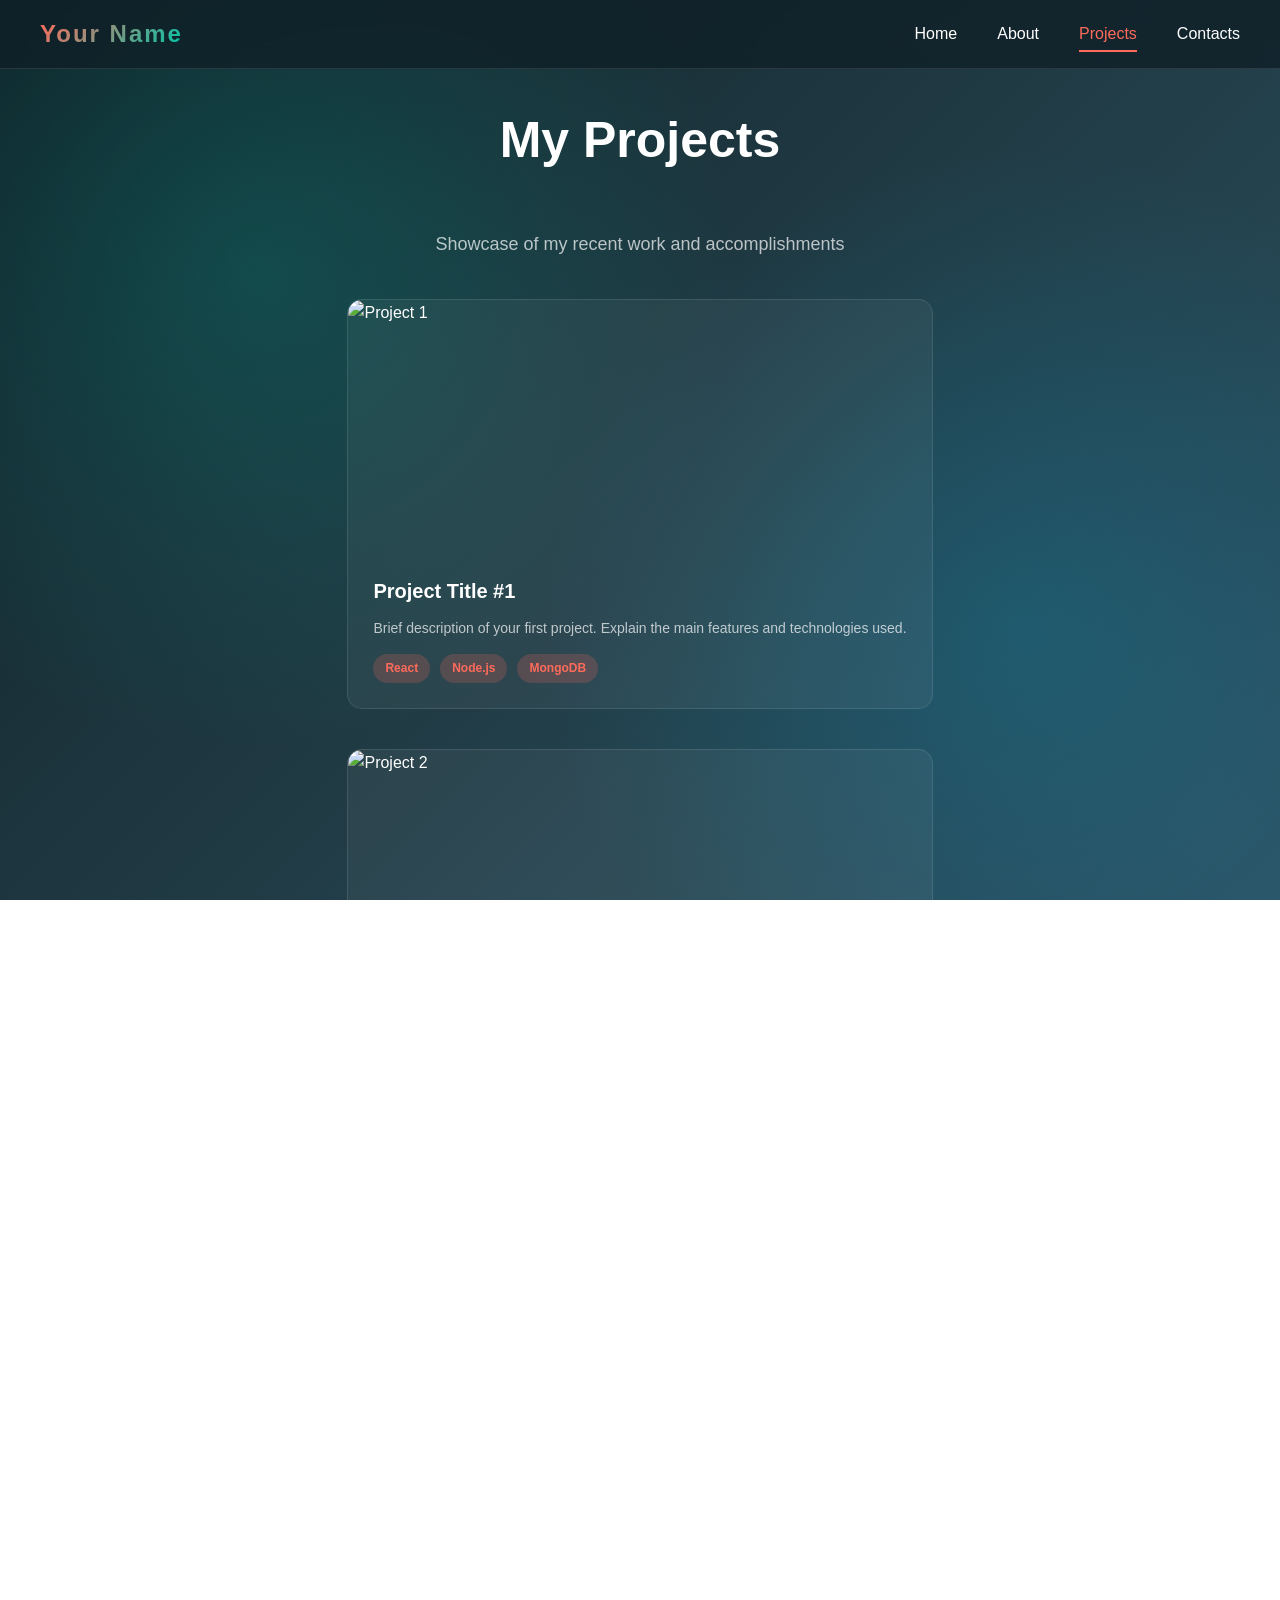
==== projects.html @ 584b6300 "Update hero section and skills styling: shorter hero, full-width skills band with gradient and borde" ====
<!DOCTYPE html>
<html lang="vi">

<head>
    <meta charset="UTF-8">
    <meta name="viewport" content="width=device-width, initial-scale=1.0">
    <title>Projects - Software Developer</title>
    <link rel="stylesheet" href="style.css">
    <link rel="stylesheet" href="https://cdnjs.cloudflare.com/ajax/libs/font-awesome/6.4.0/css/all.min.css">
</head>

<body>
    <!-- Navigation Bar -->
    <nav class="navbar">
        <div class="nav-container">
            <div class="nav-logo">
                <span class="logo-text">Your Name</span>
            </div>

            <div class="nav-menu">
                <a href="index.html" class="nav-link">Home</a>
                <a href="index.html#about" class="nav-link">About</a>
                <a href="projects.html" class="nav-link active">Projects</a>
                <a href="index.html#contact" class="nav-link">Contacts</a>
            </div>

            <div class="hamburger" id="hamburger">
                <span></span>
                <span></span>
                <span></span>
            </div>
        </div>
    </nav>

    <!-- Projects Section -->
    <section class="projects-page">
        <h2 class="section-title">My Projects</h2>
        <p class="section-subtitle">Showcase of my recent work and accomplishments</p>

        <div class="projects-grid">
            <!-- Project 1 -->
            <div class="project-card">
                <div class="project-image">
                    <img src="https://via.placeholder.com/400x250/1a1a1a/ff6b5b?text=Project+1" alt="Project 1">
                    <div class="project-overlay">
                        <a href="#" class="project-link" target="_blank" title="View GitHub">
                            <i class="fab fa-github"></i> GitHub
                        </a>
                        <a href="#" class="project-link" title="View Live Demo">
                            <i class="fas fa-external-link-alt"></i> Live
                        </a>
                    </div>
                </div>
                <div class="project-info">
                    <h3>Project Title #1</h3>
                    <p>Brief description of your first project. Explain the main features and technologies used.</p>
                    <div class="project-tech">
                        <span class="tech-tag">React</span>
                        <span class="tech-tag">Node.js</span>
                        <span class="tech-tag">MongoDB</span>
                    </div>
                </div>
            </div>

            <!-- Project 2 -->
            <div class="project-card">
                <div class="project-image">
                    <img src="https://via.placeholder.com/400x250/1a1a1a/00c4a7?text=Project+2" alt="Project 2">
                    <div class="project-overlay">
                        <a href="#" class="project-link" target="_blank" title="View GitHub">
                            <i class="fab fa-github"></i> GitHub
                        </a>
                        <a href="#" class="project-link" title="View Live Demo">
                            <i class="fas fa-external-link-alt"></i> Live
                        </a>
                    </div>
                </div>
                <div class="project-info">
                    <h3>Project Title #2</h3>
                    <p>Description of your second project. Share what problem it solves and key features.</p>
                    <div class="project-tech">
                        <span class="tech-tag">Vue.js</span>
                        <span class="tech-tag">Firebase</span>
                        <span class="tech-tag">Tailwind</span>
                    </div>
                </div>
            </div>

            <!-- Project 3 -->
            <div class="project-card">
                <div class="project-image">
                    <img src="https://via.placeholder.com/400x250/1a1a1a/06a6d6?text=Project+3" alt="Project 3">
                    <div class="project-overlay">
                        <a href="#" class="project-link" target="_blank" title="View GitHub">
                            <i class="fab fa-github"></i> GitHub
                        </a>
                        <a href="#" class="project-link" title="View Live Demo">
                            <i class="fas fa-external-link-alt"></i> Live
                        </a>
                    </div>
                </div>
                <div class="project-info">
                    <h3>Project Title #3</h3>
                    <p>Details about your third project. Include challenges faced and solutions implemented.</p>
                    <div class="project-tech">
                        <span class="tech-tag">JavaScript</span>
                        <span class="tech-tag">Python</span>
                        <span class="tech-tag">PostgreSQL</span>
                    </div>
                </div>
            </div>

            <!-- Project 4 -->
            <div class="project-card">
                <div class="project-image">
                    <img src="https://via.placeholder.com/400x250/1a1a1a/2c5364?text=Project+4" alt="Project 4">
                    <div class="project-overlay">
                        <a href="#" class="project-link" target="_blank" title="View GitHub">
                            <i class="fab fa-github"></i> GitHub
                        </a>
                        <a href="#" class="project-link" title="View Live Demo">
                            <i class="fas fa-external-link-alt"></i> Live
                        </a>
                    </div>
                </div>
                <div class="project-info">
                    <h3>Project Title #4</h3>
                    <p>More information about your fourth project. Describe the impact and results achieved.</p>
                    <div class="project-tech">
                        <span class="tech-tag">Next.js</span>
                        <span class="tech-tag">GraphQL</span>
                        <span class="tech-tag">AWS</span>
                    </div>
                </div>
            </div>

            <!-- Project 5 -->
            <div class="project-card">
                <div class="project-image">
                    <img src="https://via.placeholder.com/400x250/1a1a1a/203a43?text=Project+5" alt="Project 5">
                    <div class="project-overlay">
                        <a href="#" class="project-link" target="_blank" title="View GitHub">
                            <i class="fab fa-github"></i> GitHub
                        </a>
                        <a href="#" class="project-link" title="View Live Demo">
                            <i class="fas fa-external-link-alt"></i> Live
                        </a>
                    </div>
                </div>
                <div class="project-info">
                    <h3>Project Title #5</h3>
                    <p>Tell the story of your fifth project. What was unique about its development process?</p>
                    <div class="project-tech">
                        <span class="tech-tag">TypeScript</span>
                        <span class="tech-tag">Docker</span>
                        <span class="tech-tag">Kubernetes</span>
                    </div>
                </div>
            </div>

            <!-- Project 6 -->
            <div class="project-card">
                <div class="project-image">
                    <img src="https://via.placeholder.com/400x250/1a1a1a/0f2027?text=Project+6" alt="Project 6">
                    <div class="project-overlay">
                        <a href="#" class="project-link" target="_blank" title="View GitHub">
                            <i class="fab fa-github"></i> GitHub
                        </a>
                        <a href="#" class="project-link" title="View Live Demo">
                            <i class="fas fa-external-link-alt"></i> Live
                        </a>
                    </div>
                </div>
                <div class="project-info">
                    <h3>Project Title #6</h3>
                    <p>Details about your sixth project. Showcase your latest and greatest accomplishments.</p>
                    <div class="project-tech">
                        <span class="tech-tag">React Native</span>
                        <span class="tech-tag">Redux</span>
                        <span class="tech-tag">Firebase</span>
                    </div>
                </div>
            </div>
        </div>

        <!-- Demo Videos Section -->
        <div class="demo-section">
            <h2 class="section-title">Video Demos</h2>
            <p class="section-subtitle">Watch me in action - project walkthroughs and feature demonstrations</p>

            <div class="videos-grid">
                <!-- Video 1 -->
                <div class="video-card">
                    <div class="video-wrapper">
                        <iframe width="100%" height="300" src="https://www.youtube.com/embed/dQw4w9WgXcQ"
                            title="YouTube video player" frameborder="0"
                            allow="accelerometer; autoplay; clipboard-write; encrypted-media; gyroscope; picture-in-picture"
                            allowfullscreen>
                        </iframe>
                    </div>
                    <div class="video-info">
                        <h3>Project #1 Demo</h3>
                        <p>Complete walkthrough of features and implementation details</p>
                    </div>
                </div>

                <!-- Video 2 -->
                <div class="video-card">
                    <div class="video-wrapper">
                        <iframe width="100%" height="300" src="https://www.youtube.com/embed/9bZkp7q19f0"
                            title="YouTube video player" frameborder="0"
                            allow="accelerometer; autoplay; clipboard-write; encrypted-media; gyroscope; picture-in-picture"
                            allowfullscreen>
                        </iframe>
                    </div>
                    <div class="video-info">
                        <h3>Project #2 Demo</h3>
                        <p>Technical deep dive into architecture and coding decisions</p>
                    </div>
                </div>

                <!-- Video 3 -->
                <div class="video-card">
                    <div class="video-wrapper">
                        <iframe width="100%" height="300" src="https://www.youtube.com/embed/jNQXAC9IVRw"
                            title="YouTube video player" frameborder="0"
                            allow="accelerometer; autoplay; clipboard-write; encrypted-media; gyroscope; picture-in-picture"
                            allowfullscreen>
                        </iframe>
                    </div>
                    <div class="video-info">
                        <h3>Project #3 Demo</h3>
                        <p>User experience showcase and live demonstration</p>
                    </div>
                </div>
            </div>
        </div>
    </section>

    <!-- Footer -->
    <footer class="footer">
        <p>&copy; 2024 Your Name. All rights reserved.</p>
    </footer>

    <script src="script.js"></script>
</body>

</html>
---- style.css ----
* {
    margin: 0;
    padding: 0;
    box-sizing: border-box;
}

:root {
    --primary-color: #ff6b5b;
    --secondary-color: #00c4a7;
    --text-light: #ffffff;
    --text-dark: #0f2027;
    --bg-dark: #1a1d29;
    --bg-darker: #0f2027;
    --accent: #06a6d6;
    --border-color: rgba(255, 255, 255, 0.1);
}

/* ===== GLOBAL STYLES ===== */
html,
body {
    height: 100%;
    width: 100%;
    margin: 0;
    overflow-x: hidden;
    font-family: "Poppins", -apple-system, BlinkMacSystemFont, "Segoe UI", sans-serif;
}

body {
    background: radial-gradient(circle at 20% 30%, #00c4a733 0%, transparent 40%),
        radial-gradient(circle at 80% 70%, #06a6d633 0%, transparent 40%),
        linear-gradient(135deg, #0f2027, #203a43, #2c5364);
    min-height: 100vh;
    color: var(--text-light);
    line-height: 1.6;
}

/* ===== NAVBAR ===== */
.navbar {
    position: fixed;
    top: 0;
    left: 0;
    right: 0;
    z-index: 1000;
    backdrop-filter: blur(10px);
    background: rgba(15, 32, 39, 0.8);
    border-bottom: 1px solid var(--border-color);
    padding: 0;
}

.nav-container {
    display: flex;
    justify-content: space-between;
    align-items: center;
    padding: 15px 40px;
    max-width: 1400px;
    margin: 0 auto;
    width: 100%;
}

.nav-logo {
    font-size: 24px;
    font-weight: 700;
    letter-spacing: 2px;
    color: var(--text-light);
}

.logo-text {
    background: linear-gradient(135deg, var(--primary-color), var(--secondary-color));
    -webkit-background-clip: text;
    -webkit-text-fill-color: transparent;
    background-clip: text;
}

.nav-menu {
    display: flex;
    gap: 40px;
}

.nav-link {
    color: var(--text-light);
    text-decoration: none;
    font-weight: 500;
    position: relative;
    transition: color 0.3s ease;
}

.nav-link::after {
    content: '';
    position: absolute;
    bottom: -5px;
    left: 0;
    width: 0;
    height: 2px;
    background: var(--primary-color);
    transition: width 0.3s ease;
}

.nav-link:hover,
.nav-link.active {
    color: var(--primary-color);
}

.nav-link.active::after,
.nav-link:hover::after {
    width: 100%;
}

.hamburger {
    display: none;
    flex-direction: column;
    cursor: pointer;
    gap: 5px;
}

.hamburger span {
    width: 25px;
    height: 3px;
    background: var(--text-light);
    border-radius: 3px;
    transition: 0.3s ease;
}

/* ===== HERO SECTION ===== */
.hero {
    margin-top: 80px;
    padding: 40px 40px;
    max-width: 1400px;
    margin-left: auto;
    margin-right: auto;
}

.hero-content {
    display: grid;
    grid-template-columns: 1fr 1fr;
    gap: 60px;
    align-items: center;
    margin-bottom: 40px;
}

.hero-text h1 {
    font-size: 80px;
    font-weight: 700;
    margin: 0;
    line-height: 1;
    margin-bottom: 20px;
    color: var(--text-light);
}

.dot {
    color: var(--primary-color);
    animation: pulse 2s ease-in-out infinite;
}

@keyframes pulse {

    0%,
    100% {
        opacity: 1;
    }

    50% {
        opacity: 0.5;
    }
}

.greeting {
    margin-bottom: 20px;
    border-left: 3px solid var(--primary-color);
    padding-left: 20px;
}

.intro-name {
    font-size: 32px;
    color: var(--secondary-color);
    margin: 10px 0 0 0;
}

.intro-name span {
    color: var(--text-light);
    font-weight: 600;
}

.title {
    font-size: 56px;
    font-weight: 700;
    margin: 20px 0 30px 0;
    color: var(--text-light);
}

.hero-buttons {
    display: flex;
    gap: 20px;
    flex-wrap: wrap;
}

.btn {
    padding: 12px 30px;
    border: none;
    border-radius: 8px;
    font-size: 16px;
    font-weight: 600;
    cursor: pointer;
    transition: all 0.3s ease;
    display: inline-flex;
    align-items: center;
    gap: 10px;
}

.btn-primary {
    background: var(--primary-color);
    color: white;
    box-shadow: 0 10px 30px rgba(255, 107, 91, 0.3);
}

.btn-primary:hover {
    transform: translateY(-2px);
    box-shadow: 0 15px 40px rgba(255, 107, 91, 0.5);
    background: #ff5a48;
}

.btn-secondary {
    background: transparent;
    color: var(--text-light);
    border: 2px solid var(--text-light);
}

.btn-secondary:hover {
    background: var(--text-light);
    color: var(--text-dark);
    border-color: var(--text-light);
}

/* Hero Image */
.hero-image {
    position: relative;
    display: flex;
    justify-content: center;
    align-items: center;
}

.image-wrapper {
    position: relative;
    z-index: 2;
}

.image-wrapper img {
    width: 100%;
    max-width: 400px;
    border-radius: 50%;
    box-shadow: 0 0 40px rgba(255, 107, 91, 0.6), 0 20px 60px rgba(0, 0, 0, 0.5), inset 0 0 20px rgba(255, 107, 91, 0.2);
    border: 5px solid rgba(255, 107, 91, 0.3);
    animation: float 3s ease-in-out infinite;
}

@keyframes float {

    0%,
    100% {
        transform: translateY(0px);
    }

    50% {
        transform: translateY(-20px);
    }
}

.geometric-shapes {
    position: absolute;
    width: 100%;
    height: 100%;
}

.shape {
    position: absolute;
    border: 2px solid rgba(255, 107, 91, 0.2);
}

.shape-1 {
    width: 300px;
    height: 300px;
    border-radius: 20px;
    top: -50px;
    right: -50px;
    animation: rotate 20s linear infinite;
}

.shape-2 {
    width: 200px;
    height: 200px;
    bottom: -30px;
    left: -30px;
    animation: rotateReverse 15s linear infinite;
}

@keyframes rotate {
    0% {
        transform: rotate(0deg);
    }

    100% {
        transform: rotate(360deg);
    }
}

@keyframes rotateReverse {
    0% {
        transform: rotate(360deg);
    }

    100% {
        transform: rotate(0deg);
    }
}

/* Skills Section */
.skills-section {
    width: 100%;
    display: flex;
    flex-wrap: wrap;
    gap: 30px;
    justify-content: center;
    padding: 50px 40px;
    background: linear-gradient(90deg, rgba(255, 107, 91, 0.05) 0%, rgba(0, 196, 167, 0.05) 100%);
    border-top: 1px solid var(--border-color);
    border-bottom: 1px solid var(--border-color);
    margin: 40px 0;
}

.skill-item {
    display: flex;
    flex-direction: column;
    align-items: center;
    gap: 10px;
    color: rgba(255, 255, 255, 0.6);
    transition: all 0.3s ease;
}

.skill-item:hover {
    color: var(--text-light);
    transform: translateY(-5px);
}

.skill-item i {
    font-size: 32px;
    background: linear-gradient(135deg, var(--primary-color), var(--secondary-color));
    -webkit-background-clip: text;
    -webkit-text-fill-color: transparent;
    background-clip: text;
}

.skill-item span {
    font-size: 14px;
    font-weight: 500;
}

/* ===== EXPERIENCE TIMELINE ===== */
.experience {
    padding: 40px 40px;
    max-width: 1400px;
    margin: 0 auto;
}

.experience-timeline {
    display: grid;
    grid-template-columns: repeat(auto-fit, minmax(250px, 1fr));
    gap: 40px;
    position: relative;
}

.timeline-item {
    background: rgba(255, 255, 255, 0.05);
    padding: 30px;
    border-radius: 15px;
    backdrop-filter: blur(10px);
    border: 1px solid var(--border-color);
    text-align: center;
    transition: all 0.3s ease;
    position: relative;
    padding-top: 60px;
}

.timeline-item:hover {
    background: rgba(255, 255, 255, 0.1);
    transform: translateY(-10px);
}

.timeline-icon {
    position: absolute;
    top: -30px;
    left: 50%;
    transform: translateX(-50%);
    width: 60px;
    height: 60px;
    background: linear-gradient(135deg, var(--primary-color), var(--secondary-color));
    border-radius: 50%;
    display: flex;
    align-items: center;
    justify-content: center;
    font-size: 28px;
    color: white;
}

.timeline-item h3 {
    font-size: 20px;
    margin-bottom: 10px;
    color: var(--text-light);
}

.timeline-item p {
    color: rgba(255, 255, 255, 0.7);
    font-size: 14px;
}

/* ===== ABOUT SECTION ===== */
.about {
    padding: 80px 40px;
    max-width: 1400px;
    margin: 0 auto;
}

.section-title {
    font-size: 50px;
    font-weight: 700;
    margin-bottom: 50px;
    text-align: center;
    color: var(--text-light);
}

.section-subtitle {
    text-align: center;
    color: rgba(255, 255, 255, 0.7);
    font-size: 18px;
    margin-bottom: 40px;
}

.about-content {
    display: grid;
    grid-template-columns: 1fr 1fr;
    gap: 60px;
    align-items: center;
}

.about-text p {
    color: rgba(255, 255, 255, 0.8);
    font-size: 16px;
    margin-bottom: 20px;
    line-height: 1.8;
}

.stats-grid {
    display: grid;
    grid-template-columns: repeat(3, 1fr);
    gap: 30px;
}

.stat {
    text-align: center;
    background: rgba(255, 255, 255, 0.05);
    padding: 30px 20px;
    border-radius: 15px;
    backdrop-filter: blur(10px);
    border: 1px solid var(--border-color);
}

.stat-number {
    display: block;
    font-size: 48px;
    font-weight: 700;
    margin-bottom: 10px;
    background: linear-gradient(135deg, var(--primary-color), var(--secondary-color));
    -webkit-background-clip: text;
    -webkit-text-fill-color: transparent;
    background-clip: text;
}

.plus,
.percent {
    font-size: 32px;
}

.stat-label {
    display: block;
    color: rgba(255, 255, 255, 0.7);
    font-size: 14px;
}

/* ===== CONTACT SECTION ===== */
.contact {
    padding: 80px 40px;
    max-width: 1400px;
    margin: 0 auto;
}

.contact-content {
    display: grid;
    grid-template-columns: 1fr 1fr;
    gap: 60px;
}

.contact-form {
    display: flex;
    flex-direction: column;
    gap: 20px;
}

.form-group {
    display: flex;
    flex-direction: column;
}

.form-group input,
.form-group textarea {
    padding: 15px 20px;
    background: rgba(255, 255, 255, 0.05);
    border: 1px solid var(--border-color);
    border-radius: 8px;
    color: var(--text-light);
    font-family: inherit;
    font-size: 16px;
    transition: all 0.3s ease;
}

.form-group input:focus,
.form-group textarea:focus {
    outline: none;
    background: rgba(255, 255, 255, 0.1);
    border-color: var(--primary-color);
    box-shadow: 0 0 20px rgba(255, 107, 91, 0.2);
}

.form-group input::placeholder,
.form-group textarea::placeholder {
    color: rgba(255, 255, 255, 0.5);
}

.social-links {
    display: flex;
    flex-direction: column;
    gap: 20px;
    justify-content: center;
}

.social-link {
    width: 60px;
    height: 60px;
    border: 2px solid var(--primary-color);
    border-radius: 50%;
    display: flex;
    align-items: center;
    justify-content: center;
    color: var(--primary-color);
    font-size: 24px;
    transition: all 0.3s ease;
    text-decoration: none;
}

.social-link:hover {
    background: var(--primary-color);
    color: white;
    transform: scale(1.1);
}

/* ===== PROJECTS PAGE ===== */
.projects-page {
    padding: 100px 40px;
    max-width: 1400px;
    margin: 0 auto;
}

.projects-grid {
    display: grid;
    grid-template-columns: repeat(auto-fill, minmax(300px, 1fr));
    gap: 40px;
    margin-bottom: 100px;
}

.project-card {
    background: rgba(255, 255, 255, 0.05);
    border: 1px solid var(--border-color);
    border-radius: 15px;
    overflow: hidden;
    transition: all 0.3s ease;
}

.project-card:hover {
    background: rgba(255, 255, 255, 0.08);
    transform: translateY(-10px);
    box-shadow: 0 20px 50px rgba(0, 0, 0, 0.3);
}

.project-image {
    position: relative;
    overflow: hidden;
    height: 250px;
}

.project-image img {
    width: 100%;
    height: 100%;
    object-fit: cover;
    transition: transform 0.3s ease;
}

.project-card:hover .project-image img {
    transform: scale(1.1);
}

.project-overlay {
    position: absolute;
    top: 0;
    left: 0;
    right: 0;
    bottom: 0;
    background: rgba(0, 0, 0, 0.8);
    display: flex;
    align-items: center;
    justify-content: center;
    gap: 20px;
    opacity: 0;
    transition: opacity 0.3s ease;
}

.project-card:hover .project-overlay {
    opacity: 1;
}

.project-link {
    width: 50px;
    height: 50px;
    background: var(--primary-color);
    border-radius: 50%;
    display: flex;
    align-items: center;
    justify-content: center;
    color: white;
    font-size: 20px;
    text-decoration: none;
    transition: all 0.3s ease;
}

.project-link:hover {
    background: var(--secondary-color);
    transform: scale(1.1);
}

.project-info {
    padding: 25px;
}

.project-info h3 {
    font-size: 20px;
    margin-bottom: 10px;
    color: var(--text-light);
}

.project-info p {
    color: rgba(255, 255, 255, 0.7);
    font-size: 14px;
    margin-bottom: 15px;
}

.project-tech {
    display: flex;
    flex-wrap: wrap;
    gap: 10px;
}

.tech-tag {
    display: inline-block;
    padding: 5px 12px;
    background: rgba(255, 107, 91, 0.2);
    color: var(--primary-color);
    border-radius: 20px;
    font-size: 12px;
    font-weight: 600;
}

/* ===== DEMO SECTION ===== */
.demo-section {
    margin-top: 100px;
}

.videos-grid {
    display: grid;
    grid-template-columns: repeat(auto-fill, minmax(350px, 1fr));
    gap: 40px;
}

.video-card {
    background: rgba(255, 255, 255, 0.05);
    border: 1px solid var(--border-color);
    border-radius: 15px;
    overflow: hidden;
    transition: all 0.3s ease;
}

.video-card:hover {
    background: rgba(255, 255, 255, 0.08);
    transform: translateY(-10px);
}

.video-wrapper {
    position: relative;
    width: 100%;
    padding-bottom: 56.25%;
    overflow: hidden;
    background: #000;
}

.video-wrapper iframe {
    position: absolute;
    top: 0;
    left: 0;
    width: 100%;
    height: 100%;
}

.video-info {
    padding: 20px;
}

.video-info h3 {
    font-size: 18px;
    margin-bottom: 10px;
    color: var(--text-light);
}

.video-info p {
    color: rgba(255, 255, 255, 0.7);
    font-size: 14px;
}

/* ===== FOOTER ===== */
.footer {
    text-align: center;
    padding: 40px 20px;
    color: rgba(255, 255, 255, 0.6);
    border-top: 1px solid var(--border-color);
    margin-top: 60px;
}

/* ===== RESPONSIVE DESIGN ===== */
@media (max-width: 1024px) {
    .hero-content {
        grid-template-columns: 1fr;
    }

    .about-content {
        grid-template-columns: 1fr;
    }

    .contact-content {
        grid-template-columns: 1fr;
    }

    .hero-text h1 {
        font-size: 60px;
    }

    .title {
        font-size: 40px;
    }

    .section-title {
        font-size: 36px;
    }

    .nav-menu {
        gap: 20px;
    }
}

@media (max-width: 768px) {
    .nav-container {
        padding: 15px 20px;
    }

    .nav-menu {
        display: none;
        position: fixed;
        top: 70px;
        left: 0;
        right: 0;
        flex-direction: column;
        background: rgba(15, 32, 39, 0.95);
        padding: 20px;
        gap: 0;
    }

    .nav-menu.active {
        display: flex;
    }

    .nav-link {
        padding: 15px 0;
        border-bottom: 1px solid var(--border-color);
    }

    .hamburger {
        display: flex;
    }

    .hero {
        padding: 30px 20px;
        margin-top: 100px;
    }

    .hero-text h1 {
        font-size: 48px;
    }

    .title {
        font-size: 32px;
    }

    .hero-buttons {
        flex-direction: column;
    }

    .btn {
        justify-content: center;
    }

    .skills-section {
        gap: 20px;
    }

    .skill-item {
        gap: 5px;
    }

    .skill-item i {
        font-size: 24px;
    }

    .stats-grid {
        grid-template-columns: 1fr;
    }

    .projects-grid {
        grid-template-columns: 1fr;
    }

    .videos-grid {
        grid-template-columns: 1fr;
    }

    .section-title {
        font-size: 28px;
        margin-bottom: 30px;
    }

    .experience-timeline {
        gap: 20px;
    }

    .social-link {
        width: 50px;
        height: 50px;
        font-size: 20px;
    }

    .contact-form,
    .social-links {
        align-items: center;
    }
}

@media (max-width: 480px) {
    .nav-container {
        padding: 12px 15px;
    }

    .hero {
        margin-top: 80px;
        padding: 20px 15px;
    }

    .hero-text h1 {
        font-size: 36px;
    }

    .title {
        font-size: 24px;
    }

    .section-title {
        font-size: 24px;
    }

    .hero-buttons {
        width: 100%;
    }

    .btn {
        width: 100%;
    }

    .stats-grid {
        gap: 15px;
    }

    .stat {
        padding: 20px 10px;
    }

    .stat-number {
        font-size: 36px;
    }

    .section-subtitle {
        font-size: 14px;
    }
}

* {
    margin: 0;
    padding: 0;
    box-sizing: border-box;
}

:root {
    --primary-color: #ff6b5b;
    --secondary-color: #00c4a7;
    --text-light: #ffffff;
    --text-dark: #0f2027;
    --bg-dark: #1a1d29;
    --bg-darker: #0f2027;
    --accent: #06a6d6;
    --border-color: rgba(255, 255, 255, 0.1);
}


/* ===== GLOBAL STYLES ===== */
html,
body {
    height: 100%;
    width: 100%;
    margin: 0;
    overflow-x: hidden;
    font-family: "Poppins", -apple-system, BlinkMacSystemFont, "Segoe UI", sans-serif;
}

body {
    background: radial-gradient(circle at 20% 30%, #00c4a733 0%, transparent 40%),
        radial-gradient(circle at 80% 70%, #06a6d633 0%, transparent 40%),
        linear-gradient(135deg, #0f2027, #203a43, #2c5364);
    min-height: 100vh;
    color: var(--text-light);
    line-height: 1.6;
}

/* ===== NAVBAR ===== */
.navbar {
    position: fixed;
    top: 0;
    left: 0;
    right: 0;
    z-index: 1000;
    backdrop-filter: blur(10px);
    background: rgba(15, 32, 39, 0.8);
    border-bottom: 1px solid var(--border-color);
    padding: 0;
}

.nav-container {
    display: flex;
    justify-content: space-between;
    align-items: center;
    padding: 15px 40px;
    max-width: 1400px;
    margin: 0 auto;
    width: 100%;
}

.nav-logo {
    font-size: 24px;
    font-weight: 700;
    letter-spacing: 2px;
    color: var(--text-light);
}

.logo-text {
    background: linear-gradient(135deg, var(--primary-color), var(--secondary-color));
    -webkit-background-clip: text;
    -webkit-text-fill-color: transparent;
    background-clip: text;
}

.nav-menu {
    display: flex;
    gap: 40px;
}

.nav-link {
    color: var(--text-light);
    text-decoration: none;
    font-weight: 500;
    position: relative;
    transition: color 0.3s ease;
}

.nav-link::after {
    content: '';
    position: absolute;
    bottom: -5px;
    left: 0;
    width: 0;
    height: 2px;
    background: var(--primary-color);
    transition: width 0.3s ease;
}

.nav-link:hover,
.nav-link.active {
    color: var(--primary-color);
}

.nav-link.active::after,
.nav-link:hover::after {
    width: 100%;
}

.hamburger {
    display: none;
    flex-direction: column;
    cursor: pointer;
    gap: 5px;
}

.hamburger span {
    width: 25px;
    height: 3px;
    background: var(--text-light);
    border-radius: 3px;
    transition: 0.3s ease;
}

/* ===== HERO SECTION ===== */
.hero {
    margin-top: 80px;
    padding: 40px 40px;
    max-width: 1400px;
    margin-left: auto;
    margin-right: auto;
}

.hero-content {
    display: grid;
    grid-template-columns: 1fr 1fr;
    gap: 60px;
    align-items: center;
    margin-bottom: 40px;
}

.hero-text h1 {
    font-size: 80px;
    font-weight: 700;
    margin: 0;
    line-height: 1;
    margin-bottom: 20px;
    color: var(--text-light);
}

.dot {
    color: var(--primary-color);
    animation: pulse 2s ease-in-out infinite;
}

@keyframes pulse {

    0%,
    100% {
        opacity: 1;
    }

    50% {
        opacity: 0.5;
    }
}

.greeting {
    margin-bottom: 20px;
    border-left: 3px solid var(--primary-color);
    padding-left: 20px;
}

.intro-name {
    font-size: 32px;
    color: var(--secondary-color);
    margin: 10px 0 0 0;
}

.intro-name span {
    color: var(--text-light);
    font-weight: 600;
}

.title {
    font-size: 56px;
    font-weight: 700;
    margin: 20px 0 30px 0;
    color: var(--text-light);
}

.hero-buttons {
    display: flex;
    gap: 20px;
    flex-wrap: wrap;
}

.btn {
    padding: 12px 30px;
    border: none;
    border-radius: 8px;
    font-size: 16px;
    font-weight: 600;
    cursor: pointer;
    transition: all 0.3s ease;
    display: inline-flex;
    align-items: center;
    gap: 10px;
}

.btn-primary {
    background: var(--primary-color);
    color: white;
    box-shadow: 0 10px 30px rgba(255, 107, 91, 0.3);
}

.btn-primary:hover {
    transform: translateY(-2px);
    box-shadow: 0 15px 40px rgba(255, 107, 91, 0.5);
    background: #ff5a48;
}

.btn-secondary {
    background: transparent;
    color: var(--text-light);
    border: 2px solid var(--text-light);
}

.btn-secondary:hover {
    background: var(--text-light);
    color: var(--text-dark);
    border-color: var(--text-light);
}

/* Hero Image */
.hero-image {
    position: relative;
    display: flex;
    justify-content: center;
    align-items: center;
}

.image-wrapper {
    position: relative;
    z-index: 2;
}

.image-wrapper img {
    width: 100%;
    max-width: 400px;
    border-radius: 50%;
    box-shadow: 0 0 40px rgba(255, 107, 91, 0.6), 0 20px 60px rgba(0, 0, 0, 0.5), inset 0 0 20px rgba(255, 107, 91, 0.2);
    border: 5px solid rgba(255, 107, 91, 0.3);
    animation: float 3s ease-in-out infinite;
}

@keyframes float {

    0%,
    100% {
        transform: translateY(0px);
    }

    50% {
        transform: translateY(-20px);
    }
}

.geometric-shapes {
    position: absolute;
    width: 100%;
    height: 100%;
}

.shape {
    position: absolute;
    border: 2px solid rgba(255, 107, 91, 0.2);
}

.shape-1 {
    width: 300px;
    height: 300px;
    border-radius: 20px;
    top: -50px;
    right: -50px;
    animation: rotate 20s linear infinite;
}

.shape-2 {
    width: 200px;
    height: 200px;
    bottom: -30px;
    left: -30px;
    animation: rotateReverse 15s linear infinite;
}

@keyframes rotate {
    0% {
        transform: rotate(0deg);
    }

    100% {
        transform: rotate(360deg);
    }
}

@keyframes rotateReverse {
    0% {
        transform: rotate(360deg);
    }

    100% {
        transform: rotate(0deg);
    }
}

/* Skills Section */
.skills-section {
    width: 100%;
    display: flex;
    flex-wrap: wrap;
    gap: 30px;
    justify-content: center;
    padding: 50px 40px;
    background: linear-gradient(90deg, rgba(255, 107, 91, 0.05) 0%, rgba(0, 196, 167, 0.05) 100%);
    border-top: 1px solid var(--border-color);
    border-bottom: 1px solid var(--border-color);
    margin: 40px 0;
}

.skill-item {
    display: flex;
    flex-direction: column;
    align-items: center;
    gap: 10px;
    color: rgba(255, 255, 255, 0.6);
    transition: all 0.3s ease;
}

.skill-item:hover {
    color: var(--text-light);
    transform: translateY(-5px);
}

.skill-item i {
    font-size: 32px;
    background: linear-gradient(135deg, var(--primary-color), var(--secondary-color));
    -webkit-background-clip: text;
    -webkit-text-fill-color: transparent;
    background-clip: text;
}

.skill-item span {
    font-size: 14px;
    font-weight: 500;
}

/* ===== EXPERIENCE TIMELINE ===== */
.experience {
    padding: 40px 40px;
    max-width: 1400px;
    margin: 0 auto;
}

.experience-timeline {
    display: grid;
    grid-template-columns: repeat(auto-fit, minmax(250px, 1fr));
    gap: 40px;
    position: relative;
}

.timeline-item {
    background: rgba(255, 255, 255, 0.05);
    padding: 30px;
    border-radius: 15px;
    backdrop-filter: blur(10px);
    border: 1px solid var(--border-color);
    text-align: center;
    transition: all 0.3s ease;
    position: relative;
    padding-top: 60px;
}

.timeline-item:hover {
    background: rgba(255, 255, 255, 0.1);
    transform: translateY(-10px);
}

.timeline-icon {
    position: absolute;
    top: -30px;
    left: 50%;
    transform: translateX(-50%);
    width: 60px;
    height: 60px;
    background: linear-gradient(135deg, var(--primary-color), var(--secondary-color));
    border-radius: 50%;
    display: flex;
    align-items: center;
    justify-content: center;
    font-size: 28px;
    color: white;
}

.timeline-item h3 {
    font-size: 20px;
    margin-bottom: 10px;
    color: var(--text-light);
}

.timeline-item p {
    color: rgba(255, 255, 255, 0.7);
    font-size: 14px;
}

/* ===== ABOUT SECTION ===== */
.about {
    padding: 80px 40px;
    max-width: 1400px;
    margin: 0 auto;
}

.section-title {
    font-size: 50px;
    font-weight: 700;
    margin-bottom: 50px;
    text-align: center;
    color: var(--text-light);
}

.section-subtitle {
    text-align: center;
    color: rgba(255, 255, 255, 0.7);
    font-size: 18px;
    margin-bottom: 40px;
}

.about-content {
    display: grid;
    grid-template-columns: 1fr 1fr;
    gap: 60px;
    align-items: center;
}

.about-text p {
    color: rgba(255, 255, 255, 0.8);
    font-size: 16px;
    margin-bottom: 20px;
    line-height: 1.8;
}

.stats-grid {
    display: grid;
    grid-template-columns: repeat(3, 1fr);
    gap: 30px;
}

.stat {
    text-align: center;
    background: rgba(255, 255, 255, 0.05);
    padding: 30px 20px;
    border-radius: 15px;
    backdrop-filter: blur(10px);
    border: 1px solid var(--border-color);
}

.stat-number {
    display: block;
    font-size: 48px;
    font-weight: 700;
    margin-bottom: 10px;
    background: linear-gradient(135deg, var(--primary-color), var(--secondary-color));
    -webkit-background-clip: text;
    -webkit-text-fill-color: transparent;
    background-clip: text;
}

.plus,
.percent {
    font-size: 32px;
}

.stat-label {
    display: block;
    color: rgba(255, 255, 255, 0.7);
    font-size: 14px;
}

/* ===== CONTACT SECTION ===== */
.contact {
    padding: 80px 40px;
    max-width: 1400px;
    margin: 0 auto;
}

.contact-content {
    display: grid;
    grid-template-columns: 1fr 1fr;
    gap: 60px;
}

.contact-form {
    display: flex;
    flex-direction: column;
    gap: 20px;
}

.form-group {
    display: flex;
    flex-direction: column;
}

.form-group input,
.form-group textarea {
    padding: 15px 20px;
    background: rgba(255, 255, 255, 0.05);
    border: 1px solid var(--border-color);
    border-radius: 8px;
    color: var(--text-light);
    font-family: inherit;
    font-size: 16px;
    transition: all 0.3s ease;
}

.form-group input:focus,
.form-group textarea:focus {
    outline: none;
    background: rgba(255, 255, 255, 0.1);
    border-color: var(--primary-color);
    box-shadow: 0 0 20px rgba(255, 107, 91, 0.2);
}

.form-group input::placeholder,
.form-group textarea::placeholder {
    color: rgba(255, 255, 255, 0.5);
}

.social-links {
    display: flex;
    flex-direction: column;
    gap: 20px;
    justify-content: center;
}

.social-link {
    width: 60px;
    height: 60px;
    border: 2px solid var(--primary-color);
    border-radius: 50%;
    display: flex;
    align-items: center;
    justify-content: center;
    color: var(--primary-color);
    font-size: 24px;
    transition: all 0.3s ease;
    text-decoration: none;
}

.social-link:hover {
    background: var(--primary-color);
    color: white;
    transform: scale(1.1);
}

/* ===== PROJECTS PAGE ===== */
.projects-page {
    padding: 100px 40px;
    max-width: 1400px;
    margin: 0 auto;
}

.projects-grid {
    display: grid;
    grid-template-columns: repeat(auto-fill, minmax(300px, 1fr));
    gap: 40px;
    margin-bottom: 100px;
}

.project-card {
    background: rgba(255, 255, 255, 0.05);
    border: 1px solid var(--border-color);
    border-radius: 15px;
    overflow: hidden;
    transition: all 0.3s ease;
}

.project-card:hover {
    background: rgba(255, 255, 255, 0.08);
    transform: translateY(-10px);
    box-shadow: 0 20px 50px rgba(0, 0, 0, 0.3);
}

.project-image {
    position: relative;
    overflow: hidden;
    height: 250px;
}

.project-image img {
    width: 100%;
    height: 100%;
    object-fit: cover;
    transition: transform 0.3s ease;
}

.project-card:hover .project-image img {
    transform: scale(1.1);
}

.project-overlay {
    position: absolute;
    top: 0;
    left: 0;
    right: 0;
    bottom: 0;
    background: rgba(0, 0, 0, 0.8);
    display: flex;
    align-items: center;
    justify-content: center;
    gap: 20px;
    opacity: 0;
    transition: opacity 0.3s ease;
}

.project-card:hover .project-overlay {
    opacity: 1;
}

.project-link {
    width: 50px;
    height: 50px;
    background: var(--primary-color);
    border-radius: 50%;
    display: flex;
    align-items: center;
    justify-content: center;
    color: white;
    font-size: 20px;
    text-decoration: none;
    transition: all 0.3s ease;
}

.project-link:hover {
    background: var(--secondary-color);
    transform: scale(1.1);
}

.project-info {
    padding: 25px;
}

.project-info h3 {
    font-size: 20px;
    margin-bottom: 10px;
    color: var(--text-light);
}

.project-info p {
    color: rgba(255, 255, 255, 0.7);
    font-size: 14px;
    margin-bottom: 15px;
}

.project-tech {
    display: flex;
    flex-wrap: wrap;
    gap: 10px;
}

.tech-tag {
    display: inline-block;
    padding: 5px 12px;
    background: rgba(255, 107, 91, 0.2);
    color: var(--primary-color);
    border-radius: 20px;
    font-size: 12px;
    font-weight: 600;
}

/* ===== DEMO SECTION ===== */
.demo-section {
    margin-top: 100px;
}

.videos-grid {
    display: grid;
    grid-template-columns: repeat(auto-fill, minmax(350px, 1fr));
    gap: 40px;
}

.video-card {
    background: rgba(255, 255, 255, 0.05);
    border: 1px solid var(--border-color);
    border-radius: 15px;
    overflow: hidden;
    transition: all 0.3s ease;
}

.video-card:hover {
    background: rgba(255, 255, 255, 0.08);
    transform: translateY(-10px);
}

.video-wrapper {
    position: relative;
    width: 100%;
    padding-bottom: 56.25%;
    overflow: hidden;
    background: #000;
}

.video-wrapper iframe {
    position: absolute;
    top: 0;
    left: 0;
    width: 100%;
    height: 100%;
}

.video-info {
    padding: 20px;
}

.video-info h3 {
    font-size: 18px;
    margin-bottom: 10px;
    color: var(--text-light);
}

.video-info p {
    color: rgba(255, 255, 255, 0.7);
    font-size: 14px;
}

/* ===== FOOTER ===== */
.footer {
    text-align: center;
    padding: 40px 20px;
    color: rgba(255, 255, 255, 0.6);
    border-top: 1px solid var(--border-color);
    margin-top: 60px;
}

/* ===== RESPONSIVE DESIGN ===== */
@media (max-width: 1024px) {
    .hero-content {
        grid-template-columns: 1fr;
    }

    .about-content {
        grid-template-columns: 1fr;
    }

    .contact-content {
        grid-template-columns: 1fr;
    }

    .hero-text h1 {
        font-size: 60px;
    }

    .title {
        font-size: 40px;
    }

    .section-title {
        font-size: 36px;
    }

    .nav-menu {
        gap: 20px;
    }
}

@media (max-width: 768px) {
    .nav-container {
        padding: 15px 20px;
    }

    .nav-menu {
        display: none;
        position: fixed;
        top: 70px;
        left: 0;
        right: 0;
        flex-direction: column;
        background: rgba(15, 32, 39, 0.95);
        padding: 20px;
        gap: 0;
    }

    .nav-menu.active {
        display: flex;
    }

    .nav-link {
        padding: 15px 0;
        border-bottom: 1px solid var(--border-color);
    }

    .hamburger {
        display: flex;
    }

    .hero {
        padding: 30px 20px;
        margin-top: 100px;
    }

    .hero-text h1 {
        font-size: 48px;
    }

    .title {
        font-size: 32px;
    }

    .hero-buttons {
        flex-direction: column;
    }

    .btn {
        justify-content: center;
    }

    .skills-section {
        gap: 20px;
    }

    .skill-item {
        gap: 5px;
    }

    .skill-item i {
        font-size: 24px;
    }

    .stats-grid {
        grid-template-columns: 1fr;
    }

    .projects-grid {
        grid-template-columns: 1fr;
    }

    .videos-grid {
        grid-template-columns: 1fr;
    }

    .section-title {
        font-size: 28px;
        margin-bottom: 30px;
    }

    .experience-timeline {
        gap: 20px;
    }

    .social-link {
        width: 50px;
        height: 50px;
        font-size: 20px;
    }
}

@media (max-width: 320px) {
    .header {
        font-size: 50px;
        /* Giảm kích thước font cho màn hình nhỏ */
        padding: 10px 0;
        /* Điều chỉnh padding */
    }

    .card-container {
        gap: 50px;
        /* Giảm khoảng cách giữa các card */
    }

    .card {
        width: 200px;
        /* Giảm chiều rộng của card */
        height: 300px;
        /* Giảm chiều cao của card */
    }

    .card__title {
        font-size: 15px;
        /* Giảm kích thước font cho tiêu đề */
    }
}

/* Media query cho tablet */
@media (max-width: 1024px) {
    .header {
        font-size: 70px;
        /* Giảm kích thước font cho màn hình tablet */
    }

    .card-container {
        gap: 70px;
        /* Giảm khoảng cách giữa các card */
    }

    .card {
        width: 220px;
        /* Giảm chiều rộng card cho tablet */
        height: 320px;
        /* Giảm chiều cao card cho tablet */
    }
}

/* Media query cho desktop */
@media (min-width: 1025px) {
    .header {
        font-size: 80px;
        /* Kích thước font lớn cho desktop */
    }

    .card {
        width: 250px;
        /* Kích thước card cho desktop */
        height: 350px;
        /* Kích thước card cho desktop */
    }
}

html,
body {
    height: 100%;
    width: 100%;
    margin: 0;
    overflow-x: hidden;
}

body {
    font-family: "Poppins", sans-serif;
    background: linear-gradient(to right, #4daf54, #3d8880);
    display: flex;
    flex-direction: column;
    /* Sắp xếp các phần tử theo chiều dọc */
    align-items: center;
}

.card-container {
    /*margin-top: 150px;*/
    display: flex;
    flex-wrap: wrap;
    gap: 100px;
    justify-content: center;
    padding: 20px;
    width: 100%;
}

.card {
    width: 250px;
    height: 350px;
    background-color: white;
    padding: 20px;
    border-radius: 15px;
    position: relative;
    overflow: hidden;
    transition: transform 0.3s ease, box-shadow 0.3s ease;
}

.card__heart {
    font-size: 25px;
    position: absolute;
    left: 20px;
    top: 15px;
}

.card__camera {
    font-size: 25px;
    position: absolute;
    right: 20px;
    top: 15px;
}

.card__img {
    width: 100%;
    transition: transform 0.5s ease;
}

.card__img img {
    width: 200px;
    height: 200px;
    object-fit: cover;
}

.card__title {
    font-weight: bold;
    font-style: normal;
    font-size: 20px;
    text-align: center;
    transition: transform 0.5s ease;
}

.card__inf,
.card__action {
    opacity: 0;
    transform: translateY(30px);
    transition: opacity 0.5s ease, transform 0.5s ease;
}

.card:hover {
    transform: scale(1.1);
    box-shadow: 0 10px 20px rgba(0, 0, 0, 0.2);
}

.card:hover .card__img {
    transform: translateX(-250px);
}

.card:hover .card__title {
    transform: translateY(-170px);
}

.card:hover .card__inf {
    opacity: 1;
    transform: translateY(-150px);
}

.card:hover .card__action {
    opacity: 1;
    transform: translateY(-130px);
}

.card__action button {
    font-size: 15px;
    background: lightgreen;
    border: none;
    outline: none;
    color: white;
    padding: 10px 20px;
    border-radius: 5px;
    font-weight: bold;
}

.card__action button:hover {
    background: #3d8880;
}

/* Style cho Modal */
.modal {
    display: none;
    position: fixed;
    z-index: 1000;
    left: 0;
    top: 0;
    width: 100%;
    height: 100%;
    background-color: rgba(0, 0, 0, 0.5);
}

/* Nội dung của Modal */
.modal-content {
    background-color: white;
    padding: 20px;
    margin: 10% auto;
    width: 50%;
    border-radius: 10px;
    text-align: center;
}

/* Nút đóng modal */
.close {
    position: absolute;
    top: 10px;
    right: 15px;
    font-size: 30px;
    font-weight: bold;
    cursor: pointer;
    z-index: 2000;
}

/* ===== BACKGROUND ARTISTIC ===== */
body {
    background: radial-gradient(circle at 20% 30%, #00c4a733 0%, transparent 40%),
        radial-gradient(circle at 80% 70%, #06a6d633 0%, transparent 40%),
        linear-gradient(135deg, #0f2027, #203a43, #2c5364);
    min-height: 100vh;
    color: white;
}

/* ===== TOPBAR ===== */
.topbar {
    display: flex;
    justify-content: space-between;
    align-items: center;
    padding: 15px 40px;
    backdrop-filter: blur(10px);
    background: rgba(255, 255, 255, 0.05);
    border-bottom: 1px solid rgba(255, 255, 255, 0.1);
}

.logo {
    font-size: 22px;
    font-weight: 700;
    letter-spacing: 2px;
}

.back {
    color: white;
    font-size: 22px;
    margin-right: 15px;
}

/* ===== DETAIL PAGE LAYOUT ===== */
.detail-page {
    display: flex;
    gap: 40px;
    padding: 60px;
    animation: fadeIn 1s ease forwards;
}

/* ===== PROFILE SIDE ===== */
.profile-side {
    width: 320px;
    text-align: center;
    backdrop-filter: blur(15px);
    background: rgba(255, 255, 255, 0.08);
    padding: 30px;
    border-radius: 20px;
    box-shadow: 0 20px 50px rgba(0, 0, 0, 0.4);
    transform: translateY(30px);
    opacity: 0;
    animation: slideUp 1s ease forwards;
}

.photo {
    position: relative;
    margin-bottom: 20px;
}

.photo img {
    width: 200px;
    border-radius: 50%;
    transition: .6s;
    filter: drop-shadow(0 10px 30px rgba(0, 0, 0, 0.6));
    animation: photoAppear 1.2s ease forwards;
}

.photo::after {
    content: "";
    position: absolute;
    width: 220px;
    height: 220px;
    background: radial-gradient(circle, #00c4a7aa, transparent 70%);
    top: 50%;
    left: 50%;
    transform: translate(-50%, -50%);
    z-index: -1;
    border-radius: 50%;
}

.profile-side h2 {
    margin-top: 10px;
    font-size: 22px;
}

.meta {
    color: #00c4a7;
    margin-bottom: 20px;
}

.contact p {
    font-size: 14px;
    margin: 8px 0;
    opacity: .8;
}

/* ===== CONTENT SECTION ===== */
.content {
    flex: 1;
    display: flex;
    flex-direction: column;
    gap: 30px;
}

/* CARD PANEL */
.card-panel {
    background: rgba(255, 255, 255, 0.07);
    padding: 25px;
    border-radius: 20px;
    backdrop-filter: blur(15px);
    box-shadow: 0 15px 40px rgba(0, 0, 0, 0.3);
    transform: translateX(50px);
    opacity: 0;
    animation: slideLeft 1s ease forwards;
}

.card-panel:nth-child(1) {
    animation-delay: .4s;
}

.card-panel:nth-child(2) {
    animation-delay: .6s;
}

.card-panel:nth-child(3) {
    animation-delay: .8s;
}

.card-panel h3 {
    margin-bottom: 15px;
    color: #00c4a7;
}

/* FACT GRID */
.facts-grid {
    display: flex;
    gap: 20px;
}

.fact {
    flex: 1;
    background: rgba(255, 255, 255, 0.1);
    padding: 15px;
    border-radius: 15px;
    text-align: center;
    transition: .4s;
}

.fact:hover {
    transform: translateY(-5px);
    background: rgba(0, 196, 167, 0.2);
}

/* FOOTER */
.footer {
    text-align: center;
    padding: 30px;
}

.btn.ghost {
    padding: 10px 20px;
    border: 1px solid #00c4a7;
    border-radius: 10px;
    color: #00c4a7;
    text-decoration: none;
    transition: .3s;
}

.btn.ghost:hover {
    background: #00c4a7;
    color: white;
}

/* ===== ANIMATIONS ===== */
@keyframes fadeIn {
    from {
        opacity: 0;
    }

    to {
        opacity: 1;
    }
}

@keyframes slideUp {
    to {
        transform: translateY(0);
        opacity: 1;
    }
}

@keyframes slideLeft {
    to {
        transform: translateX(0);
        opacity: 1;
    }
}

@keyframes photoAppear {
    from {
        transform: scale(.7);
        opacity: 0;
    }

    to {
        transform: scale(1);
        opacity: 1;
    }
}
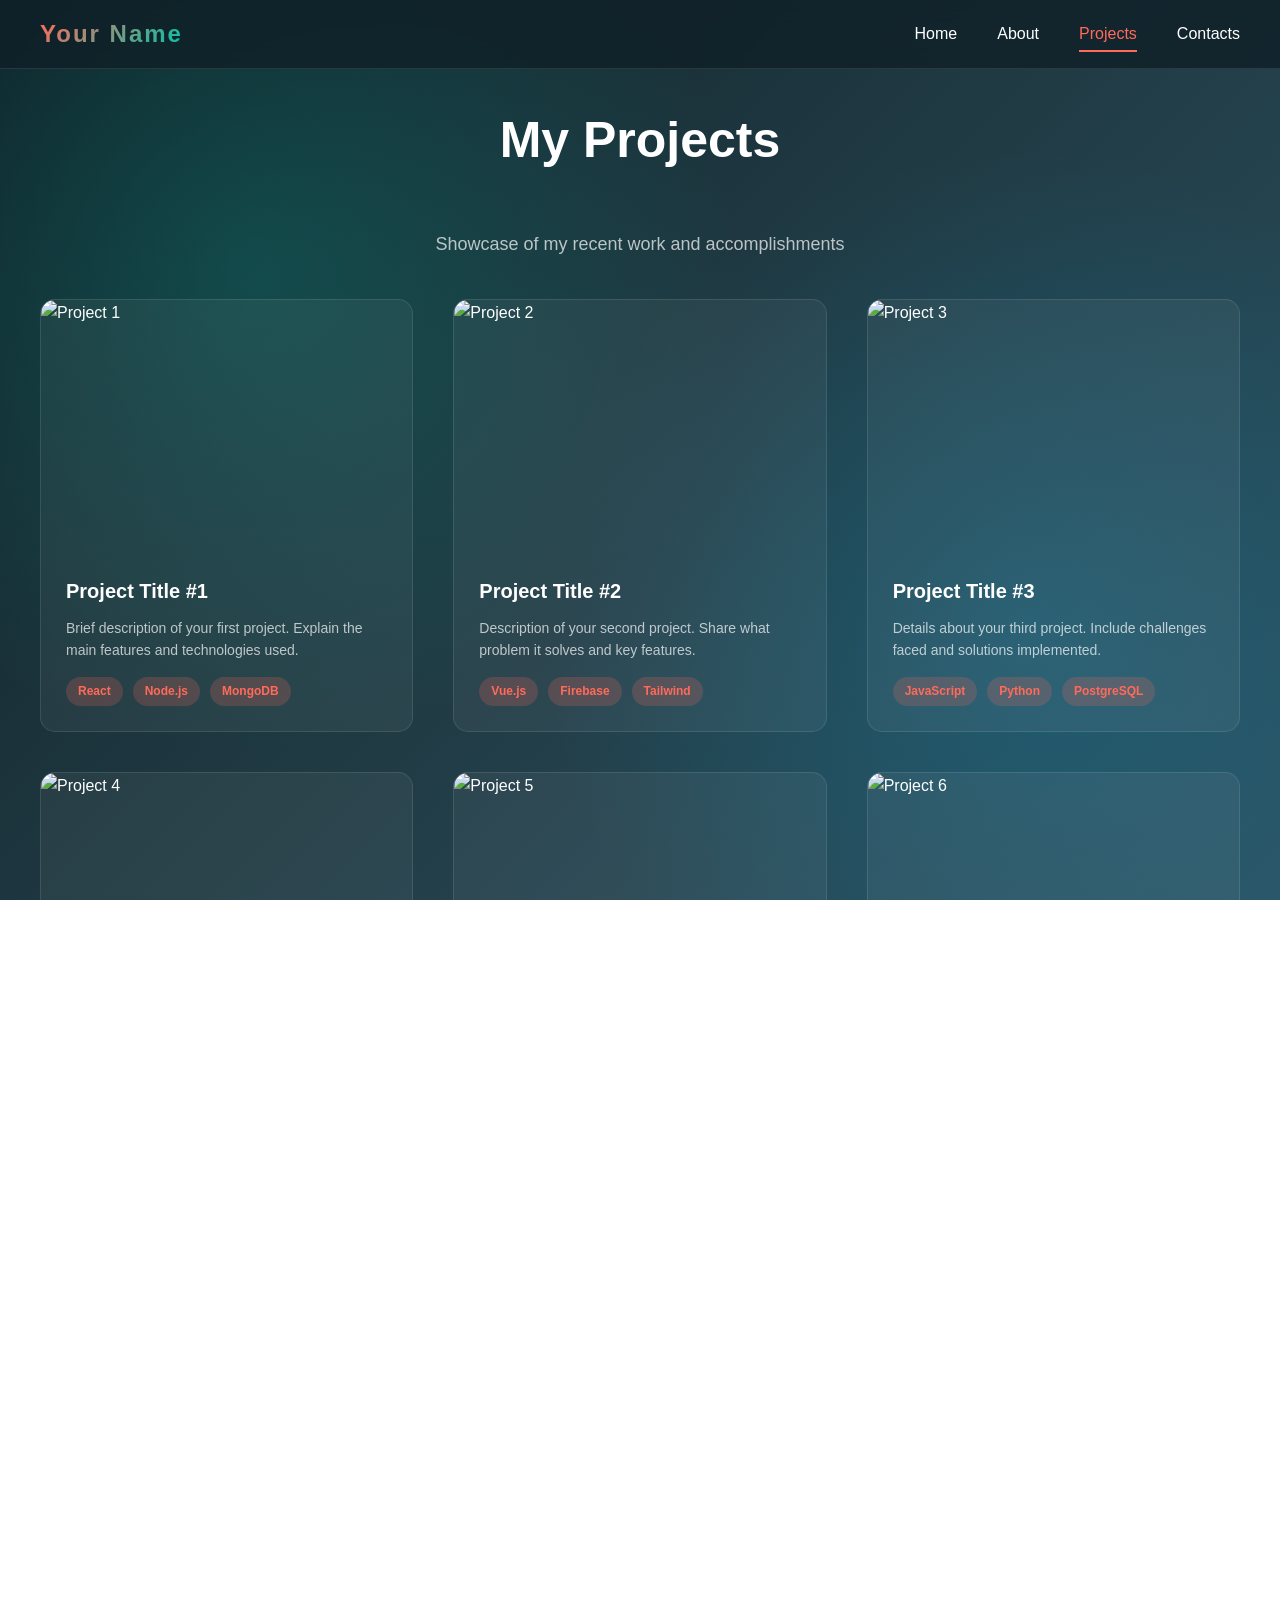
==== commit 57db4ec2: "Split style.css into modular CSS files: variables, global, navbar, hero, components, animations, res" ====
--- a/projects.html
+++ b/projects.html
@@ -5,7 +5,14 @@
     <meta charset="UTF-8">
     <meta name="viewport" content="width=device-width, initial-scale=1.0">
     <title>Projects - Software Developer</title>
-    <link rel="stylesheet" href="style.css">
+    <!-- CSS Files -->
+    <link rel="stylesheet" href="css/variables.css">
+    <link rel="stylesheet" href="css/global.css">
+    <link rel="stylesheet" href="css/navbar.css">
+    <link rel="stylesheet" href="css/hero.css">
+    <link rel="stylesheet" href="css/components.css">
+    <link rel="stylesheet" href="css/animations.css">
+    <link rel="stylesheet" href="css/responsive.css">
     <link rel="stylesheet" href="https://cdnjs.cloudflare.com/ajax/libs/font-awesome/6.4.0/css/all.min.css">
 </head>
 
--- a/css/variables.css
+++ b/css/variables.css
@@ -0,0 +1,17 @@
+/* ===== RESET & VARIABLES ===== */
+* {
+    margin: 0;
+    padding: 0;
+    box-sizing: border-box;
+}
+
+:root {
+    --primary-color: #ff6b5b;
+    --secondary-color: #00c4a7;
+    --text-light: #ffffff;
+    --text-dark: #0f2027;
+    --bg-dark: #1a1d29;
+    --bg-darker: #0f2027;
+    --accent: #06a6d6;
+    --border-color: rgba(255, 255, 255, 0.1);
+}
--- a/css/global.css
+++ b/css/global.css
@@ -0,0 +1,18 @@
+/* ===== GLOBAL STYLES ===== */
+html,
+body {
+    height: 100%;
+    width: 100%;
+    margin: 0;
+    overflow-x: hidden;
+    font-family: "Poppins", -apple-system, BlinkMacSystemFont, "Segoe UI", sans-serif;
+}
+
+body {
+    background: radial-gradient(circle at 20% 30%, #00c4a733 0%, transparent 40%),
+        radial-gradient(circle at 80% 70%, #06a6d633 0%, transparent 40%),
+        linear-gradient(135deg, #0f2027, #203a43, #2c5364);
+    min-height: 100vh;
+    color: var(--text-light);
+    line-height: 1.6;
+}
--- a/css/navbar.css
+++ b/css/navbar.css
@@ -0,0 +1,85 @@
+/* ===== NAVBAR ===== */
+.navbar {
+    position: fixed;
+    top: 0;
+    left: 0;
+    right: 0;
+    z-index: 1000;
+    backdrop-filter: blur(10px);
+    background: rgba(15, 32, 39, 0.8);
+    border-bottom: 1px solid var(--border-color);
+    padding: 0;
+}
+
+.nav-container {
+    display: flex;
+    justify-content: space-between;
+    align-items: center;
+    padding: 15px 40px;
+    max-width: 1400px;
+    margin: 0 auto;
+    width: 100%;
+}
+
+.nav-logo {
+    font-size: 24px;
+    font-weight: 700;
+    letter-spacing: 2px;
+    color: var(--text-light);
+}
+
+.logo-text {
+    background: linear-gradient(135deg, var(--primary-color), var(--secondary-color));
+    -webkit-background-clip: text;
+    -webkit-text-fill-color: transparent;
+    background-clip: text;
+}
+
+.nav-menu {
+    display: flex;
+    gap: 40px;
+}
+
+.nav-link {
+    color: var(--text-light);
+    text-decoration: none;
+    font-weight: 500;
+    position: relative;
+    transition: color 0.3s ease;
+}
+
+.nav-link::after {
+    content: '';
+    position: absolute;
+    bottom: -5px;
+    left: 0;
+    width: 0;
+    height: 2px;
+    background: var(--primary-color);
+    transition: width 0.3s ease;
+}
+
+.nav-link:hover,
+.nav-link.active {
+    color: var(--primary-color);
+}
+
+.nav-link.active::after,
+.nav-link:hover::after {
+    width: 100%;
+}
+
+.hamburger {
+    display: none;
+    flex-direction: column;
+    cursor: pointer;
+    gap: 5px;
+}
+
+.hamburger span {
+    width: 25px;
+    height: 3px;
+    background: var(--text-light);
+    border-radius: 3px;
+    transition: 0.3s ease;
+}
--- a/css/hero.css
+++ b/css/hero.css
@@ -0,0 +1,148 @@
+/* ===== HERO SECTION ===== */
+.hero {
+    margin-top: 80px;
+    padding: 40px 40px;
+    max-width: 1400px;
+    margin-left: auto;
+    margin-right: auto;
+}
+
+.hero-content {
+    display: grid;
+    grid-template-columns: 1fr 1fr;
+    gap: 60px;
+    align-items: center;
+    margin-bottom: 40px;
+}
+
+.hero-text h1 {
+    font-size: 80px;
+    font-weight: 700;
+    margin: 0;
+    line-height: 1;
+    margin-bottom: 20px;
+    color: var(--text-light);
+}
+
+.dot {
+    color: var(--primary-color);
+    animation: pulse 2s ease-in-out infinite;
+}
+
+.greeting {
+    margin-bottom: 20px;
+    border-left: 3px solid var(--primary-color);
+    padding-left: 20px;
+}
+
+.intro-name {
+    font-size: 32px;
+    color: var(--secondary-color);
+    margin: 10px 0 0 0;
+}
+
+.intro-name span {
+    color: var(--text-light);
+    font-weight: 600;
+}
+
+.title {
+    font-size: 56px;
+    font-weight: 700;
+    margin: 20px 0 30px 0;
+    color: var(--text-light);
+}
+
+.hero-buttons {
+    display: flex;
+    gap: 20px;
+    flex-wrap: wrap;
+}
+
+/* ===== BUTTONS ===== */
+.btn {
+    padding: 12px 30px;
+    border: none;
+    border-radius: 8px;
+    font-size: 16px;
+    font-weight: 600;
+    cursor: pointer;
+    transition: all 0.3s ease;
+    display: inline-flex;
+    align-items: center;
+    gap: 10px;
+}
+
+.btn-primary {
+    background: var(--primary-color);
+    color: white;
+    box-shadow: 0 10px 30px rgba(255, 107, 91, 0.3);
+}
+
+.btn-primary:hover {
+    transform: translateY(-2px);
+    box-shadow: 0 15px 40px rgba(255, 107, 91, 0.5);
+    background: #ff5a48;
+}
+
+.btn-secondary {
+    background: transparent;
+    color: var(--text-light);
+    border: 2px solid var(--text-light);
+}
+
+.btn-secondary:hover {
+    background: var(--text-light);
+    color: var(--text-dark);
+    border-color: var(--text-light);
+}
+
+/* ===== HERO IMAGE ===== */
+.hero-image {
+    position: relative;
+    display: flex;
+    justify-content: center;
+    align-items: center;
+}
+
+.image-wrapper {
+    position: relative;
+    z-index: 2;
+}
+
+.image-wrapper img {
+    width: 100%;
+    max-width: 400px;
+    border-radius: 50%;
+    box-shadow: 0 0 40px rgba(255, 107, 91, 0.6), 0 20px 60px rgba(0, 0, 0, 0.5), inset 0 0 20px rgba(255, 107, 91, 0.2);
+    border: 5px solid rgba(255, 107, 91, 0.3);
+    animation: float 3s ease-in-out infinite;
+}
+
+.geometric-shapes {
+    position: absolute;
+    width: 100%;
+    height: 100%;
+}
+
+.shape {
+    position: absolute;
+    border: 2px solid rgba(255, 107, 91, 0.2);
+}
+
+.shape-1 {
+    width: 300px;
+    height: 300px;
+    border-radius: 20px;
+    top: -50px;
+    right: -50px;
+    animation: rotate 20s linear infinite;
+}
+
+.shape-2 {
+    width: 200px;
+    height: 200px;
+    bottom: -30px;
+    left: -30px;
+    animation: rotateReverse 15s linear infinite;
+}
--- a/css/components.css
+++ b/css/components.css
@@ -0,0 +1,426 @@
+/* ===== SKILLS SECTION ===== */
+.skills-section {
+    width: 100%;
+    display: flex;
+    flex-wrap: wrap;
+    gap: 30px;
+    justify-content: center;
+    padding: 50px 40px;
+    background: linear-gradient(90deg, rgba(255, 107, 91, 0.05) 0%, rgba(0, 196, 167, 0.05) 100%);
+    border-top: 1px solid var(--border-color);
+    border-bottom: 1px solid var(--border-color);
+    margin: 40px 0;
+}
+
+.skill-item {
+    display: flex;
+    flex-direction: column;
+    align-items: center;
+    gap: 10px;
+    color: rgba(255, 255, 255, 0.6);
+    transition: all 0.3s ease;
+}
+
+.skill-item:hover {
+    color: var(--text-light);
+    transform: translateY(-5px);
+}
+
+.skill-item i {
+    font-size: 32px;
+    background: linear-gradient(135deg, var(--primary-color), var(--secondary-color));
+    -webkit-background-clip: text;
+    -webkit-text-fill-color: transparent;
+    background-clip: text;
+}
+
+.skill-item span {
+    font-size: 14px;
+    font-weight: 500;
+}
+
+/* ===== EXPERIENCE TIMELINE ===== */
+.experience {
+    padding: 40px 40px;
+    max-width: 1400px;
+    margin: 0 auto;
+}
+
+.experience-timeline {
+    display: grid;
+    grid-template-columns: repeat(auto-fit, minmax(250px, 1fr));
+    gap: 40px;
+    position: relative;
+}
+
+.timeline-item {
+    background: rgba(255, 255, 255, 0.05);
+    padding: 30px;
+    border-radius: 15px;
+    backdrop-filter: blur(10px);
+    border: 1px solid var(--border-color);
+    text-align: center;
+    transition: all 0.3s ease;
+    position: relative;
+    padding-top: 60px;
+}
+
+.timeline-item:hover {
+    background: rgba(255, 255, 255, 0.1);
+    transform: translateY(-10px);
+}
+
+.timeline-icon {
+    position: absolute;
+    top: -30px;
+    left: 50%;
+    transform: translateX(-50%);
+    width: 60px;
+    height: 60px;
+    background: linear-gradient(135deg, var(--primary-color), var(--secondary-color));
+    border-radius: 50%;
+    display: flex;
+    align-items: center;
+    justify-content: center;
+    font-size: 28px;
+    color: white;
+}
+
+.timeline-item h3 {
+    font-size: 20px;
+    margin-bottom: 10px;
+    color: var(--text-light);
+}
+
+.timeline-item p {
+    color: rgba(255, 255, 255, 0.7);
+    font-size: 14px;
+}
+
+/* ===== ABOUT SECTION ===== */
+.about {
+    padding: 80px 40px;
+    max-width: 1400px;
+    margin: 0 auto;
+}
+
+.section-title {
+    font-size: 50px;
+    font-weight: 700;
+    margin-bottom: 50px;
+    text-align: center;
+    color: var(--text-light);
+}
+
+.section-subtitle {
+    text-align: center;
+    color: rgba(255, 255, 255, 0.7);
+    font-size: 18px;
+    margin-bottom: 40px;
+}
+
+.about-content {
+    display: grid;
+    grid-template-columns: 1fr 1fr;
+    gap: 60px;
+    align-items: center;
+}
+
+.about-text p {
+    color: rgba(255, 255, 255, 0.8);
+    font-size: 16px;
+    margin-bottom: 20px;
+    line-height: 1.8;
+}
+
+.stats-grid {
+    display: grid;
+    grid-template-columns: repeat(3, 1fr);
+    gap: 30px;
+}
+
+.stat {
+    text-align: center;
+    background: rgba(255, 255, 255, 0.05);
+    padding: 30px 20px;
+    border-radius: 15px;
+    backdrop-filter: blur(10px);
+    border: 1px solid var(--border-color);
+}
+
+.stat-number {
+    display: block;
+    font-size: 48px;
+    font-weight: 700;
+    margin-bottom: 10px;
+    background: linear-gradient(135deg, var(--primary-color), var(--secondary-color));
+    -webkit-background-clip: text;
+    -webkit-text-fill-color: transparent;
+    background-clip: text;
+}
+
+.plus,
+.percent {
+    font-size: 32px;
+}
+
+.stat-label {
+    display: block;
+    color: rgba(255, 255, 255, 0.7);
+    font-size: 14px;
+}
+
+/* ===== CONTACT SECTION ===== */
+.contact {
+    padding: 80px 40px;
+    max-width: 1400px;
+    margin: 0 auto;
+}
+
+.contact-content {
+    display: grid;
+    grid-template-columns: 1fr 1fr;
+    gap: 60px;
+}
+
+.contact-form {
+    display: flex;
+    flex-direction: column;
+    gap: 20px;
+}
+
+.form-group {
+    display: flex;
+    flex-direction: column;
+}
+
+.form-group input,
+.form-group textarea {
+    padding: 15px 20px;
+    background: rgba(255, 255, 255, 0.05);
+    border: 1px solid var(--border-color);
+    border-radius: 8px;
+    color: var(--text-light);
+    font-family: inherit;
+    font-size: 16px;
+    transition: all 0.3s ease;
+}
+
+.form-group input:focus,
+.form-group textarea:focus {
+    outline: none;
+    background: rgba(255, 255, 255, 0.1);
+    border-color: var(--primary-color);
+    box-shadow: 0 0 20px rgba(255, 107, 91, 0.2);
+}
+
+.form-group input::placeholder,
+.form-group textarea::placeholder {
+    color: rgba(255, 255, 255, 0.5);
+}
+
+.social-links {
+    display: flex;
+    flex-direction: column;
+    gap: 20px;
+    justify-content: center;
+}
+
+.social-link {
+    width: 60px;
+    height: 60px;
+    border: 2px solid var(--primary-color);
+    border-radius: 50%;
+    display: flex;
+    align-items: center;
+    justify-content: center;
+    color: var(--primary-color);
+    font-size: 24px;
+    transition: all 0.3s ease;
+    text-decoration: none;
+}
+
+.social-link:hover {
+    background: var(--primary-color);
+    color: white;
+    transform: scale(1.1);
+}
+
+/* ===== PROJECTS PAGE ===== */
+.projects-page {
+    padding: 100px 40px;
+    max-width: 1400px;
+    margin: 0 auto;
+}
+
+.projects-grid {
+    display: grid;
+    grid-template-columns: repeat(auto-fill, minmax(300px, 1fr));
+    gap: 40px;
+    margin-bottom: 100px;
+}
+
+.project-card {
+    background: rgba(255, 255, 255, 0.05);
+    border: 1px solid var(--border-color);
+    border-radius: 15px;
+    overflow: hidden;
+    transition: all 0.3s ease;
+}
+
+.project-card:hover {
+    background: rgba(255, 255, 255, 0.08);
+    transform: translateY(-10px);
+    box-shadow: 0 20px 50px rgba(0, 0, 0, 0.3);
+}
+
+.project-image {
+    position: relative;
+    overflow: hidden;
+    height: 250px;
+}
+
+.project-image img {
+    width: 100%;
+    height: 100%;
+    object-fit: cover;
+    transition: transform 0.3s ease;
+}
+
+.project-card:hover .project-image img {
+    transform: scale(1.1);
+}
+
+.project-overlay {
+    position: absolute;
+    top: 0;
+    left: 0;
+    right: 0;
+    bottom: 0;
+    background: rgba(0, 0, 0, 0.8);
+    display: flex;
+    align-items: center;
+    justify-content: center;
+    gap: 20px;
+    opacity: 0;
+    transition: opacity 0.3s ease;
+}
+
+.project-card:hover .project-overlay {
+    opacity: 1;
+}
+
+.project-link {
+    width: 50px;
+    height: 50px;
+    background: var(--primary-color);
+    border-radius: 50%;
+    display: flex;
+    align-items: center;
+    justify-content: center;
+    color: white;
+    font-size: 20px;
+    text-decoration: none;
+    transition: all 0.3s ease;
+}
+
+.project-link:hover {
+    background: var(--secondary-color);
+    transform: scale(1.1);
+}
+
+.project-info {
+    padding: 25px;
+}
+
+.project-info h3 {
+    font-size: 20px;
+    margin-bottom: 10px;
+    color: var(--text-light);
+}
+
+.project-info p {
+    color: rgba(255, 255, 255, 0.7);
+    font-size: 14px;
+    margin-bottom: 15px;
+}
+
+.project-tech {
+    display: flex;
+    flex-wrap: wrap;
+    gap: 10px;
+}
+
+.tech-tag {
+    display: inline-block;
+    padding: 5px 12px;
+    background: rgba(255, 107, 91, 0.2);
+    color: var(--primary-color);
+    border-radius: 20px;
+    font-size: 12px;
+    font-weight: 600;
+}
+
+/* ===== DEMO SECTION ===== */
+.demo-section {
+    margin-top: 100px;
+}
+
+.videos-grid {
+    display: grid;
+    grid-template-columns: repeat(auto-fill, minmax(350px, 1fr));
+    gap: 40px;
+}
+
+.video-card {
+    background: rgba(255, 255, 255, 0.05);
+    border: 1px solid var(--border-color);
+    border-radius: 15px;
+    overflow: hidden;
+    transition: all 0.3s ease;
+}
+
+.video-card:hover {
+    background: rgba(255, 255, 255, 0.08);
+    transform: translateY(-10px);
+}
+
+.video-wrapper {
+    position: relative;
+    width: 100%;
+    padding-bottom: 56.25%;
+    overflow: hidden;
+    background: #000;
+}
+
+.video-wrapper iframe {
+    position: absolute;
+    top: 0;
+    left: 0;
+    width: 100%;
+    height: 100%;
+}
+
+.video-info {
+    padding: 20px;
+}
+
+.video-info h3 {
+    font-size: 18px;
+    margin-bottom: 10px;
+    color: var(--text-light);
+}
+
+.video-info p {
+    color: rgba(255, 255, 255, 0.7);
+    font-size: 14px;
+}
+
+/* ===== FOOTER ===== */
+.footer {
+    text-align: center;
+    padding: 40px 20px;
+    color: rgba(255, 255, 255, 0.6);
+    border-top: 1px solid var(--border-color);
+    margin-top: 60px;
+}
--- a/css/animations.css
+++ b/css/animations.css
@@ -0,0 +1,80 @@
+/* ===== ANIMATIONS ===== */
+@keyframes pulse {
+
+    0%,
+    100% {
+        opacity: 1;
+    }
+
+    50% {
+        opacity: 0.5;
+    }
+}
+
+@keyframes float {
+
+    0%,
+    100% {
+        transform: translateY(0px);
+    }
+
+    50% {
+        transform: translateY(-20px);
+    }
+}
+
+@keyframes rotate {
+    0% {
+        transform: rotate(0deg);
+    }
+
+    100% {
+        transform: rotate(360deg);
+    }
+}
+
+@keyframes rotateReverse {
+    0% {
+        transform: rotate(360deg);
+    }
+
+    100% {
+        transform: rotate(0deg);
+    }
+}
+
+@keyframes fadeIn {
+    from {
+        opacity: 0;
+    }
+
+    to {
+        opacity: 1;
+    }
+}
+
+@keyframes slideUp {
+    to {
+        transform: translateY(0);
+        opacity: 1;
+    }
+}
+
+@keyframes slideLeft {
+    to {
+        transform: translateX(0);
+        opacity: 1;
+    }
+}
+
+@keyframes photoAppear {
+    from {
+        transform: scale(.7);
+        opacity: 0;
+    }
+
+    to {
+        transform: scale(1);
+        opacity: 1;
+    }
+}
--- a/css/responsive.css
+++ b/css/responsive.css
@@ -0,0 +1,173 @@
+/* ===== RESPONSIVE DESIGN ===== */
+@media (max-width: 1024px) {
+    .hero-content {
+        grid-template-columns: 1fr;
+    }
+
+    .about-content {
+        grid-template-columns: 1fr;
+    }
+
+    .contact-content {
+        grid-template-columns: 1fr;
+    }
+
+    .hero-text h1 {
+        font-size: 60px;
+    }
+
+    .title {
+        font-size: 40px;
+    }
+
+    .section-title {
+        font-size: 36px;
+    }
+
+    .nav-menu {
+        gap: 20px;
+    }
+}
+
+@media (max-width: 768px) {
+    .nav-container {
+        padding: 15px 20px;
+    }
+
+    .nav-menu {
+        display: none;
+        position: fixed;
+        top: 70px;
+        left: 0;
+        right: 0;
+        flex-direction: column;
+        background: rgba(15, 32, 39, 0.95);
+        padding: 20px;
+        gap: 0;
+    }
+
+    .nav-menu.active {
+        display: flex;
+    }
+
+    .nav-link {
+        padding: 15px 0;
+        border-bottom: 1px solid var(--border-color);
+    }
+
+    .hamburger {
+        display: flex;
+    }
+
+    .hero {
+        padding: 30px 20px;
+        margin-top: 100px;
+    }
+
+    .hero-text h1 {
+        font-size: 48px;
+    }
+
+    .title {
+        font-size: 32px;
+    }
+
+    .hero-buttons {
+        flex-direction: column;
+    }
+
+    .btn {
+        justify-content: center;
+    }
+
+    .skills-section {
+        gap: 20px;
+    }
+
+    .skill-item {
+        gap: 5px;
+    }
+
+    .skill-item i {
+        font-size: 24px;
+    }
+
+    .stats-grid {
+        grid-template-columns: 1fr;
+    }
+
+    .projects-grid {
+        grid-template-columns: 1fr;
+    }
+
+    .videos-grid {
+        grid-template-columns: 1fr;
+    }
+
+    .section-title {
+        font-size: 28px;
+        margin-bottom: 30px;
+    }
+
+    .experience-timeline {
+        gap: 20px;
+    }
+
+    .social-link {
+        width: 50px;
+        height: 50px;
+        font-size: 20px;
+    }
+
+    .contact-form,
+    .social-links {
+        align-items: center;
+    }
+}
+
+@media (max-width: 480px) {
+    .nav-container {
+        padding: 12px 15px;
+    }
+
+    .hero {
+        margin-top: 80px;
+        padding: 20px 15px;
+    }
+
+    .hero-text h1 {
+        font-size: 36px;
+    }
+
+    .title {
+        font-size: 24px;
+    }
+
+    .section-title {
+        font-size: 24px;
+    }
+
+    .hero-buttons {
+        width: 100%;
+    }
+
+    .btn {
+        width: 100%;
+    }
+
+    .stats-grid {
+        gap: 15px;
+    }
+
+    .stat {
+        padding: 20px 10px;
+    }
+
+    .stat-number {
+        font-size: 36px;
+    }
+
+    .section-subtitle {
+        font-size: 14px;
+    }
+}
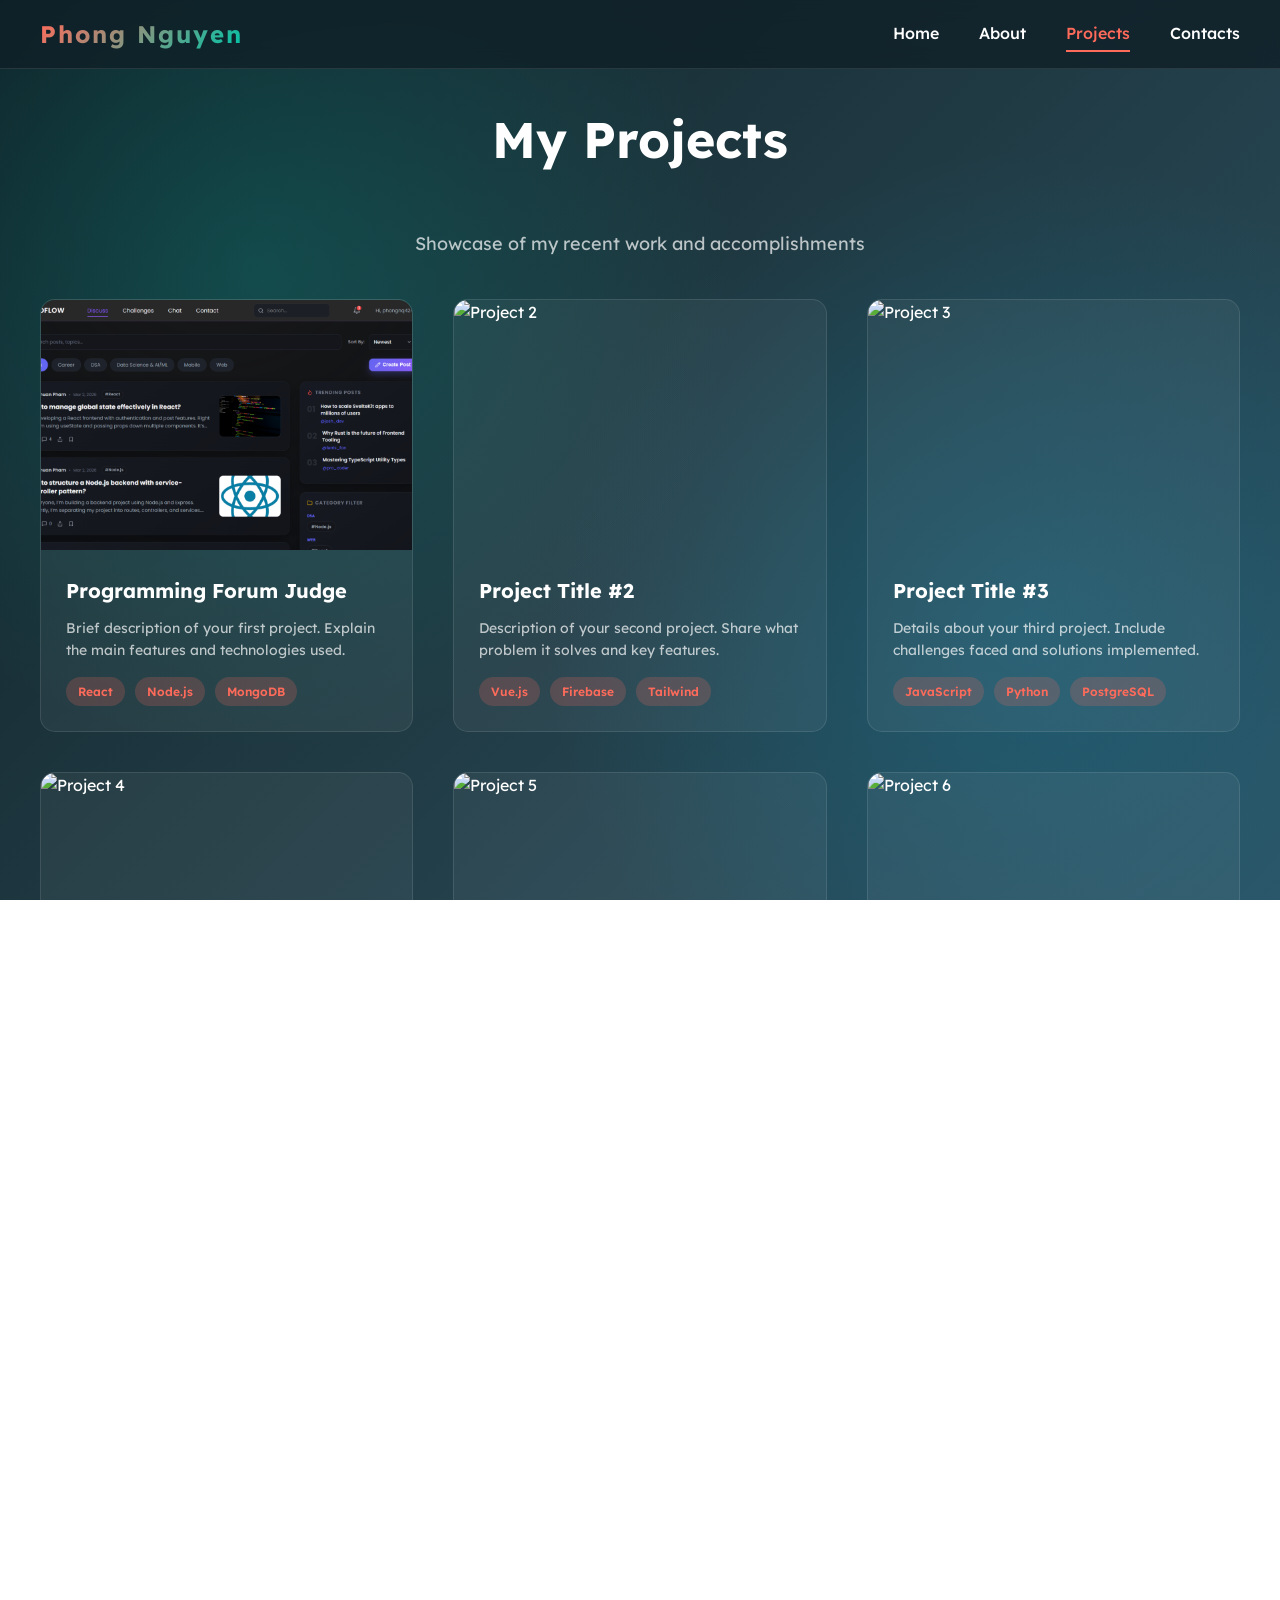
==== commit 4c1ee358: "Update portfolio" ====
--- a/projects.html
+++ b/projects.html
@@ -21,7 +21,7 @@
     <nav class="navbar">
         <div class="nav-container">
             <div class="nav-logo">
-                <span class="logo-text">Your Name</span>
+                <span class="logo-text">Phong Nguyen</span>
             </div>
 
             <div class="nav-menu">
@@ -48,18 +48,18 @@
             <!-- Project 1 -->
             <div class="project-card">
                 <div class="project-image">
-                    <img src="https://via.placeholder.com/400x250/1a1a1a/ff6b5b?text=Project+1" alt="Project 1">
-                    <div class="project-overlay">
-                        <a href="#" class="project-link" target="_blank" title="View GitHub">
-                            <i class="fab fa-github"></i> GitHub
-                        </a>
-                        <a href="#" class="project-link" title="View Live Demo">
-                            <i class="fas fa-external-link-alt"></i> Live
-                        </a>
-                    </div>
-                </div>
-                <div class="project-info">
-                    <h3>Project Title #1</h3>
+                    <img src="images/project/project1.png" alt="Programming Forum Judge">
+                    <div class="project-overlay">
+                        <a href="#" class="project-link" target="_blank" title="View GitHub">
+                            <i class="fab fa-github"></i> GitHub
+                        </a>
+                        <a href="#" class="project-link" title="View Live Demo">
+                            <i class="fas fa-external-link-alt"></i> Live
+                        </a>
+                    </div>
+                </div>
+                <div class="project-info">
+                    <h3>Programming Forum Judge</h3>
                     <p>Brief description of your first project. Explain the main features and technologies used.</p>
                     <div class="project-tech">
                         <span class="tech-tag">React</span>
--- a/css/global.css
+++ b/css/global.css
@@ -1,11 +1,12 @@
-/* ===== GLOBAL STYLES ===== */
+@import url('https://fonts.googleapis.com/css2?family=Lexend:wght@400;500;600;700&display=swap');
+
 html,
 body {
     height: 100%;
     width: 100%;
     margin: 0;
     overflow-x: hidden;
-    font-family: "Poppins", -apple-system, BlinkMacSystemFont, "Segoe UI", sans-serif;
+    font-family: Lexend;
 }
 
 body {
--- a/css/hero.css
+++ b/css/hero.css
@@ -1,7 +1,7 @@
 /* ===== HERO SECTION ===== */
 .hero {
     margin-top: 80px;
-    padding: 40px 40px;
+    padding: 0px 40px;
     max-width: 1400px;
     margin-left: auto;
     margin-right: auto;
@@ -10,9 +10,9 @@
 .hero-content {
     display: grid;
     grid-template-columns: 1fr 1fr;
-    gap: 60px;
+    gap: 40px;
     align-items: center;
-    margin-bottom: 40px;
+    margin-bottom: 20px;
 }
 
 .hero-text h1 {
@@ -35,6 +35,12 @@
     padding-left: 20px;
 }
 
+.hi-text {
+    font-size: 70px;
+    animation: wave 2s ease-in-out infinite;
+}
+
+
 .intro-name {
     font-size: 32px;
     color: var(--secondary-color);
@@ -43,7 +49,7 @@
 
 .intro-name span {
     color: var(--text-light);
-    font-weight: 600;
+    font-weight: 400;
 }
 
 .title {
@@ -65,6 +71,7 @@
     border: none;
     border-radius: 8px;
     font-size: 16px;
+    font-family: Lexend;
     font-weight: 600;
     cursor: pointer;
     transition: all 0.3s ease;
@@ -108,41 +115,58 @@
 .image-wrapper {
     position: relative;
     z-index: 2;
+    display: flex;
+    align-items: center;
+    justify-content: center;
 }
 
 .image-wrapper img {
     width: 100%;
     max-width: 400px;
-    border-radius: 50%;
-    box-shadow: 0 0 40px rgba(255, 107, 91, 0.6), 0 20px 60px rgba(0, 0, 0, 0.5), inset 0 0 20px rgba(255, 107, 91, 0.2);
-    border: 5px solid rgba(255, 107, 91, 0.3);
+    aspect-ratio: 1 / 1.5;
+    object-fit: cover;
+    object-position: top center;
+    display: block;
+    border: none;
+    box-shadow: none;
+    border-radius: 0;
     animation: float 3s ease-in-out infinite;
+    -webkit-mask-image: radial-gradient(circle,
+            black 30%,
+            rgba(0, 0, 0, 0.5) 50%,
+            transparent 70%);
+    mask-image: radial-gradient(circle,
+            black 30%,
+            rgba(0, 0, 0, 0.5) 50%,
+            transparent 70%);
+    filter: brightness(1.2) saturate(1.2);
+    position: relative;
+    z-index: 3;
 }
+
+
 
 .geometric-shapes {
     position: absolute;
     width: 100%;
     height: 100%;
+    top: 50%;
+    left: 50%;
+    transform: translate(-50%, -50%);
 }
 
 .shape {
     position: absolute;
-    border: 2px solid rgba(255, 107, 91, 0.2);
+    width: 100px;
+    height: 100px;
+    border: 2px solid rgba(255, 107, 91, 0.5);
+    clip-path: polygon(50% 0%, 100% 100%, 0% 100%);
 }
 
 .shape-1 {
-    width: 300px;
-    height: 300px;
-    border-radius: 20px;
-    top: -50px;
-    right: -50px;
-    animation: rotate 20s linear infinite;
+    animation: orbitAround 20s linear infinite;
 }
 
 .shape-2 {
-    width: 200px;
-    height: 200px;
-    bottom: -30px;
-    left: -30px;
-    animation: rotateReverse 15s linear infinite;
+    animation: orbitAroundReverse 15s linear infinite;
 }
--- a/css/animations.css
+++ b/css/animations.css
@@ -77,4 +77,68 @@
         transform: scale(1);
         opacity: 1;
     }
+}
+
+@keyframes orbitAround {
+    0% {
+        top: -80px;
+        left: 50%;
+        transform: translateX(-50%) rotate(0deg);
+    }
+
+    25% {
+        top: 50%;
+        left: calc(50% + 200px);
+        transform: translateY(-50%) rotate(90deg);
+    }
+
+    50% {
+        top: calc(50% + 200px);
+        left: 50%;
+        transform: translateX(-50%) rotate(180deg);
+    }
+
+    75% {
+        top: 50%;
+        left: calc(50% - 200px);
+        transform: translateY(-50%) rotate(270deg);
+    }
+
+    100% {
+        top: -80px;
+        left: 50%;
+        transform: translateX(-50%) rotate(360deg);
+    }
+}
+
+@keyframes orbitAroundReverse {
+    0% {
+        top: -120px;
+        left: 50%;
+        transform: translateX(-50%) rotate(0deg);
+    }
+
+    25% {
+        top: 50%;
+        left: calc(50% - 150px);
+        transform: translateY(-50%) rotate(-90deg);
+    }
+
+    50% {
+        top: calc(50% + 150px);
+        left: 50%;
+        transform: translateX(-50%) rotate(-180deg);
+    }
+
+    75% {
+        top: 50%;
+        left: calc(50% + 150px);
+        transform: translateY(-50%) rotate(-270deg);
+    }
+
+    100% {
+        top: -120px;
+        left: 50%;
+        transform: translateX(-50%) rotate(-360deg);
+    }
 }
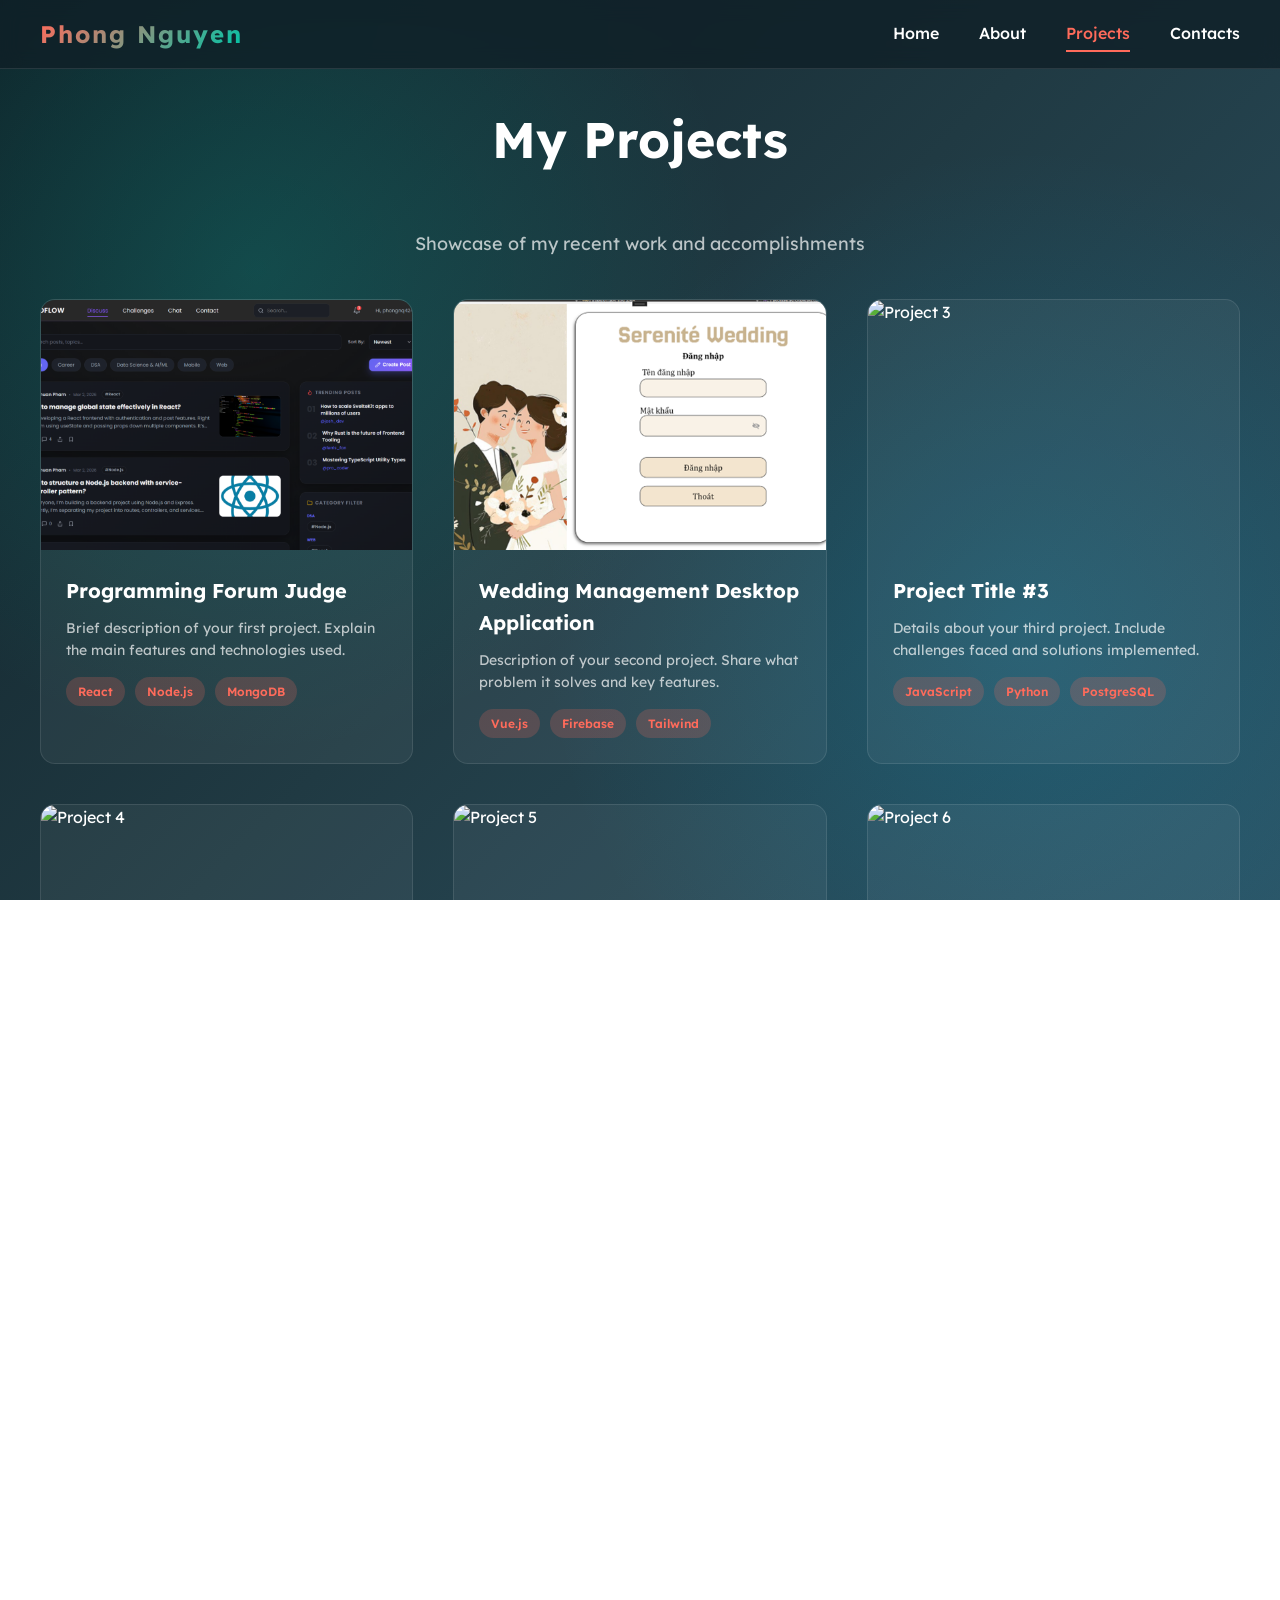
==== commit 39a0cc88: "Update profolio" ====
--- a/projects.html
+++ b/projects.html
@@ -51,10 +51,10 @@
                     <img src="images/project/project1.png" alt="Programming Forum Judge">
                     <div class="project-overlay">
                         <a href="#" class="project-link" target="_blank" title="View GitHub">
-                            <i class="fab fa-github"></i> GitHub
-                        </a>
-                        <a href="#" class="project-link" title="View Live Demo">
-                            <i class="fas fa-external-link-alt"></i> Live
+                            <i class="fab fa-github"></i>
+                        </a>
+                        <a href="#" class="project-link" title="View Live Demo">
+                            <i class="fas fa-external-link-alt"></i>
                         </a>
                     </div>
                 </div>
@@ -72,18 +72,18 @@
             <!-- Project 2 -->
             <div class="project-card">
                 <div class="project-image">
-                    <img src="https://via.placeholder.com/400x250/1a1a1a/00c4a7?text=Project+2" alt="Project 2">
-                    <div class="project-overlay">
-                        <a href="#" class="project-link" target="_blank" title="View GitHub">
-                            <i class="fab fa-github"></i> GitHub
-                        </a>
-                        <a href="#" class="project-link" title="View Live Demo">
-                            <i class="fas fa-external-link-alt"></i> Live
-                        </a>
-                    </div>
-                </div>
-                <div class="project-info">
-                    <h3>Project Title #2</h3>
+                    <img src="images/project/project2.png" alt="Wedding Management Desktop Application">
+                    <div class="project-overlay">
+                        <a href="#" class="project-link" target="_blank" title="View GitHub">
+                            <i class="fab fa-github"></i>
+                        </a>
+                        <a href="#" class="project-link" title="View Live Demo">
+                            <i class="fas fa-external-link-alt"></i>
+                        </a>
+                    </div>
+                </div>
+                <div class="project-info">
+                    <h3>Wedding Management Desktop Application</h3>
                     <p>Description of your second project. Share what problem it solves and key features.</p>
                     <div class="project-tech">
                         <span class="tech-tag">Vue.js</span>
@@ -99,10 +99,10 @@
                     <img src="https://via.placeholder.com/400x250/1a1a1a/06a6d6?text=Project+3" alt="Project 3">
                     <div class="project-overlay">
                         <a href="#" class="project-link" target="_blank" title="View GitHub">
-                            <i class="fab fa-github"></i> GitHub
-                        </a>
-                        <a href="#" class="project-link" title="View Live Demo">
-                            <i class="fas fa-external-link-alt"></i> Live
+                            <i class="fab fa-github"></i>
+                        </a>
+                        <a href="#" class="project-link" title="View Live Demo">
+                            <i class="fas fa-external-link-alt"></i>
                         </a>
                     </div>
                 </div>
@@ -123,10 +123,10 @@
                     <img src="https://via.placeholder.com/400x250/1a1a1a/2c5364?text=Project+4" alt="Project 4">
                     <div class="project-overlay">
                         <a href="#" class="project-link" target="_blank" title="View GitHub">
-                            <i class="fab fa-github"></i> GitHub
-                        </a>
-                        <a href="#" class="project-link" title="View Live Demo">
-                            <i class="fas fa-external-link-alt"></i> Live
+                            <i class="fab fa-github"></i>
+                        </a>
+                        <a href="#" class="project-link" title="View Live Demo">
+                            <i class="fas fa-external-link-alt"></i>
                         </a>
                     </div>
                 </div>
@@ -147,10 +147,10 @@
                     <img src="https://via.placeholder.com/400x250/1a1a1a/203a43?text=Project+5" alt="Project 5">
                     <div class="project-overlay">
                         <a href="#" class="project-link" target="_blank" title="View GitHub">
-                            <i class="fab fa-github"></i> GitHub
-                        </a>
-                        <a href="#" class="project-link" title="View Live Demo">
-                            <i class="fas fa-external-link-alt"></i> Live
+                            <i class="fab fa-github"></i>
+                        </a>
+                        <a href="#" class="project-link" title="View Live Demo">
+                            <i class="fas fa-external-link-alt"></i>
                         </a>
                     </div>
                 </div>
@@ -171,10 +171,10 @@
                     <img src="https://via.placeholder.com/400x250/1a1a1a/0f2027?text=Project+6" alt="Project 6">
                     <div class="project-overlay">
                         <a href="#" class="project-link" target="_blank" title="View GitHub">
-                            <i class="fab fa-github"></i> GitHub
-                        </a>
-                        <a href="#" class="project-link" title="View Live Demo">
-                            <i class="fas fa-external-link-alt"></i> Live
+                            <i class="fab fa-github"></i>
+                        </a>
+                        <a href="#" class="project-link" title="View Live Demo">
+                            <i class="fas fa-external-link-alt"></i>
                         </a>
                     </div>
                 </div>
--- a/css/components.css
+++ b/css/components.css
@@ -131,6 +131,7 @@
     font-size: 16px;
     margin-bottom: 20px;
     line-height: 1.8;
+    text-align: justify;
 }
 
 .stats-grid {
@@ -222,8 +223,23 @@
 .social-links {
     display: flex;
     flex-direction: column;
+    gap: 25px;
+    justify-content: flex-start;
+    align-items: flex-start;
+}
+
+.contact-description {
+    color: rgba(255, 255, 255, 0.8);
+    font-size: 16px;
+    line-height: 1.6;
+    margin: 0;
+    text-align: justify;
+}
+
+.social-icons {
+    display: flex;
+    flex-direction: row;
     gap: 20px;
-    justify-content: center;
 }
 
 .social-link {
--- a/css/responsive.css
+++ b/css/responsive.css
@@ -119,9 +119,13 @@
         font-size: 20px;
     }
 
+    .social-icons {
+        flex-direction: row;
+    }
+
     .contact-form,
     .social-links {
-        align-items: center;
+        align-items: flex-start;
     }
 }
 
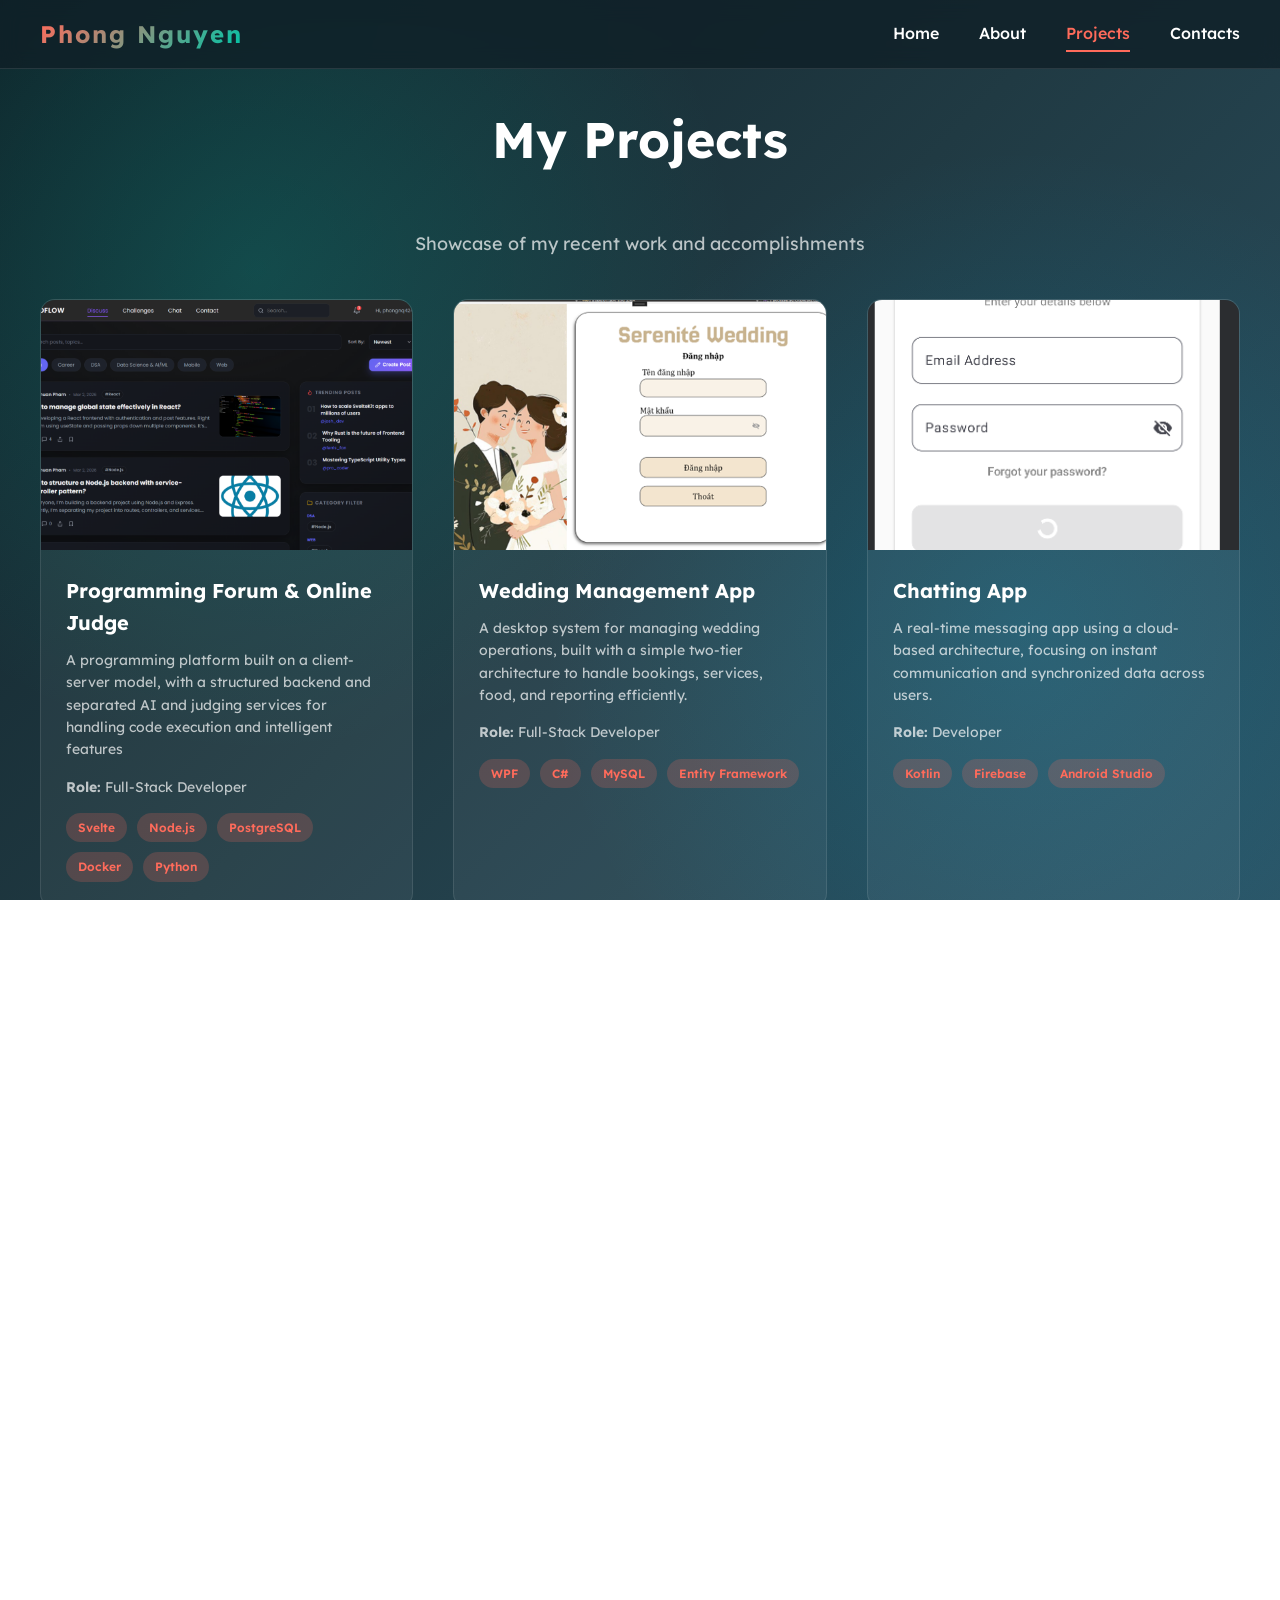
==== commit 394cef86: "refactor: clean project" ====
--- a/projects.html
+++ b/projects.html
@@ -45,149 +45,7 @@
         <p class="section-subtitle">Showcase of my recent work and accomplishments</p>
 
         <div class="projects-grid">
-            <!-- Project 1 -->
-            <div class="project-card">
-                <div class="project-image">
-                    <img src="images/project/project1.png" alt="Programming Forum Judge">
-                    <div class="project-overlay">
-                        <a href="#" class="project-link" target="_blank" title="View GitHub">
-                            <i class="fab fa-github"></i>
-                        </a>
-                        <a href="#" class="project-link" title="View Live Demo">
-                            <i class="fas fa-external-link-alt"></i>
-                        </a>
-                    </div>
-                </div>
-                <div class="project-info">
-                    <h3>Programming Forum Judge</h3>
-                    <p>Brief description of your first project. Explain the main features and technologies used.</p>
-                    <div class="project-tech">
-                        <span class="tech-tag">React</span>
-                        <span class="tech-tag">Node.js</span>
-                        <span class="tech-tag">MongoDB</span>
-                    </div>
-                </div>
-            </div>
-
-            <!-- Project 2 -->
-            <div class="project-card">
-                <div class="project-image">
-                    <img src="images/project/project2.png" alt="Wedding Management Desktop Application">
-                    <div class="project-overlay">
-                        <a href="#" class="project-link" target="_blank" title="View GitHub">
-                            <i class="fab fa-github"></i>
-                        </a>
-                        <a href="#" class="project-link" title="View Live Demo">
-                            <i class="fas fa-external-link-alt"></i>
-                        </a>
-                    </div>
-                </div>
-                <div class="project-info">
-                    <h3>Wedding Management Desktop Application</h3>
-                    <p>Description of your second project. Share what problem it solves and key features.</p>
-                    <div class="project-tech">
-                        <span class="tech-tag">Vue.js</span>
-                        <span class="tech-tag">Firebase</span>
-                        <span class="tech-tag">Tailwind</span>
-                    </div>
-                </div>
-            </div>
-
-            <!-- Project 3 -->
-            <div class="project-card">
-                <div class="project-image">
-                    <img src="https://via.placeholder.com/400x250/1a1a1a/06a6d6?text=Project+3" alt="Project 3">
-                    <div class="project-overlay">
-                        <a href="#" class="project-link" target="_blank" title="View GitHub">
-                            <i class="fab fa-github"></i>
-                        </a>
-                        <a href="#" class="project-link" title="View Live Demo">
-                            <i class="fas fa-external-link-alt"></i>
-                        </a>
-                    </div>
-                </div>
-                <div class="project-info">
-                    <h3>Project Title #3</h3>
-                    <p>Details about your third project. Include challenges faced and solutions implemented.</p>
-                    <div class="project-tech">
-                        <span class="tech-tag">JavaScript</span>
-                        <span class="tech-tag">Python</span>
-                        <span class="tech-tag">PostgreSQL</span>
-                    </div>
-                </div>
-            </div>
-
-            <!-- Project 4 -->
-            <div class="project-card">
-                <div class="project-image">
-                    <img src="https://via.placeholder.com/400x250/1a1a1a/2c5364?text=Project+4" alt="Project 4">
-                    <div class="project-overlay">
-                        <a href="#" class="project-link" target="_blank" title="View GitHub">
-                            <i class="fab fa-github"></i>
-                        </a>
-                        <a href="#" class="project-link" title="View Live Demo">
-                            <i class="fas fa-external-link-alt"></i>
-                        </a>
-                    </div>
-                </div>
-                <div class="project-info">
-                    <h3>Project Title #4</h3>
-                    <p>More information about your fourth project. Describe the impact and results achieved.</p>
-                    <div class="project-tech">
-                        <span class="tech-tag">Next.js</span>
-                        <span class="tech-tag">GraphQL</span>
-                        <span class="tech-tag">AWS</span>
-                    </div>
-                </div>
-            </div>
-
-            <!-- Project 5 -->
-            <div class="project-card">
-                <div class="project-image">
-                    <img src="https://via.placeholder.com/400x250/1a1a1a/203a43?text=Project+5" alt="Project 5">
-                    <div class="project-overlay">
-                        <a href="#" class="project-link" target="_blank" title="View GitHub">
-                            <i class="fab fa-github"></i>
-                        </a>
-                        <a href="#" class="project-link" title="View Live Demo">
-                            <i class="fas fa-external-link-alt"></i>
-                        </a>
-                    </div>
-                </div>
-                <div class="project-info">
-                    <h3>Project Title #5</h3>
-                    <p>Tell the story of your fifth project. What was unique about its development process?</p>
-                    <div class="project-tech">
-                        <span class="tech-tag">TypeScript</span>
-                        <span class="tech-tag">Docker</span>
-                        <span class="tech-tag">Kubernetes</span>
-                    </div>
-                </div>
-            </div>
-
-            <!-- Project 6 -->
-            <div class="project-card">
-                <div class="project-image">
-                    <img src="https://via.placeholder.com/400x250/1a1a1a/0f2027?text=Project+6" alt="Project 6">
-                    <div class="project-overlay">
-                        <a href="#" class="project-link" target="_blank" title="View GitHub">
-                            <i class="fab fa-github"></i>
-                        </a>
-                        <a href="#" class="project-link" title="View Live Demo">
-                            <i class="fas fa-external-link-alt"></i>
-                        </a>
-                    </div>
-                </div>
-                <div class="project-info">
-                    <h3>Project Title #6</h3>
-                    <p>Details about your sixth project. Showcase your latest and greatest accomplishments.</p>
-                    <div class="project-tech">
-                        <span class="tech-tag">React Native</span>
-                        <span class="tech-tag">Redux</span>
-                        <span class="tech-tag">Firebase</span>
-                    </div>
-                </div>
-            </div>
+            <!-- Components will be rendered here by JavaScript -->
         </div>
 
         <!-- Demo Videos Section -->
@@ -196,50 +54,7 @@
             <p class="section-subtitle">Watch me in action - project walkthroughs and feature demonstrations</p>
 
             <div class="videos-grid">
-                <!-- Video 1 -->
-                <div class="video-card">
-                    <div class="video-wrapper">
-                        <iframe width="100%" height="300" src="https://www.youtube.com/embed/dQw4w9WgXcQ"
-                            title="YouTube video player" frameborder="0"
-                            allow="accelerometer; autoplay; clipboard-write; encrypted-media; gyroscope; picture-in-picture"
-                            allowfullscreen>
-                        </iframe>
-                    </div>
-                    <div class="video-info">
-                        <h3>Project #1 Demo</h3>
-                        <p>Complete walkthrough of features and implementation details</p>
-                    </div>
-                </div>
-
-                <!-- Video 2 -->
-                <div class="video-card">
-                    <div class="video-wrapper">
-                        <iframe width="100%" height="300" src="https://www.youtube.com/embed/9bZkp7q19f0"
-                            title="YouTube video player" frameborder="0"
-                            allow="accelerometer; autoplay; clipboard-write; encrypted-media; gyroscope; picture-in-picture"
-                            allowfullscreen>
-                        </iframe>
-                    </div>
-                    <div class="video-info">
-                        <h3>Project #2 Demo</h3>
-                        <p>Technical deep dive into architecture and coding decisions</p>
-                    </div>
-                </div>
-
-                <!-- Video 3 -->
-                <div class="video-card">
-                    <div class="video-wrapper">
-                        <iframe width="100%" height="300" src="https://www.youtube.com/embed/jNQXAC9IVRw"
-                            title="YouTube video player" frameborder="0"
-                            allow="accelerometer; autoplay; clipboard-write; encrypted-media; gyroscope; picture-in-picture"
-                            allowfullscreen>
-                        </iframe>
-                    </div>
-                    <div class="video-info">
-                        <h3>Project #3 Demo</h3>
-                        <p>User experience showcase and live demonstration</p>
-                    </div>
-                </div>
+                <!-- Components will be rendered here by JavaScript -->
             </div>
         </div>
     </section>
@@ -249,7 +64,7 @@
         <p>&copy; 2024 Your Name. All rights reserved.</p>
     </footer>
 
-    <script src="script.js"></script>
+    <script type="module" src="script.js"></script>
 </body>
 
 </html>
--- a/css/hero.css
+++ b/css/hero.css
@@ -36,7 +36,7 @@
 }
 
 .hi-text {
-    font-size: 70px;
+    font-size: 60px;
     animation: wave 2s ease-in-out infinite;
 }
 
--- a/css/components.css
+++ b/css/components.css
@@ -240,6 +240,7 @@
     display: flex;
     flex-direction: row;
     gap: 20px;
+    flex-wrap: wrap;
 }
 
 .social-link {
--- a/css/responsive.css
+++ b/css/responsive.css
@@ -26,6 +26,10 @@
 
     .nav-menu {
         gap: 20px;
+    }
+
+    .social-icons {
+        flex-direction: row;
     }
 }
 
@@ -174,4 +178,8 @@
     .section-subtitle {
         font-size: 14px;
     }
+
+    .social-icons {
+        flex-direction: row;
+    }
 }
